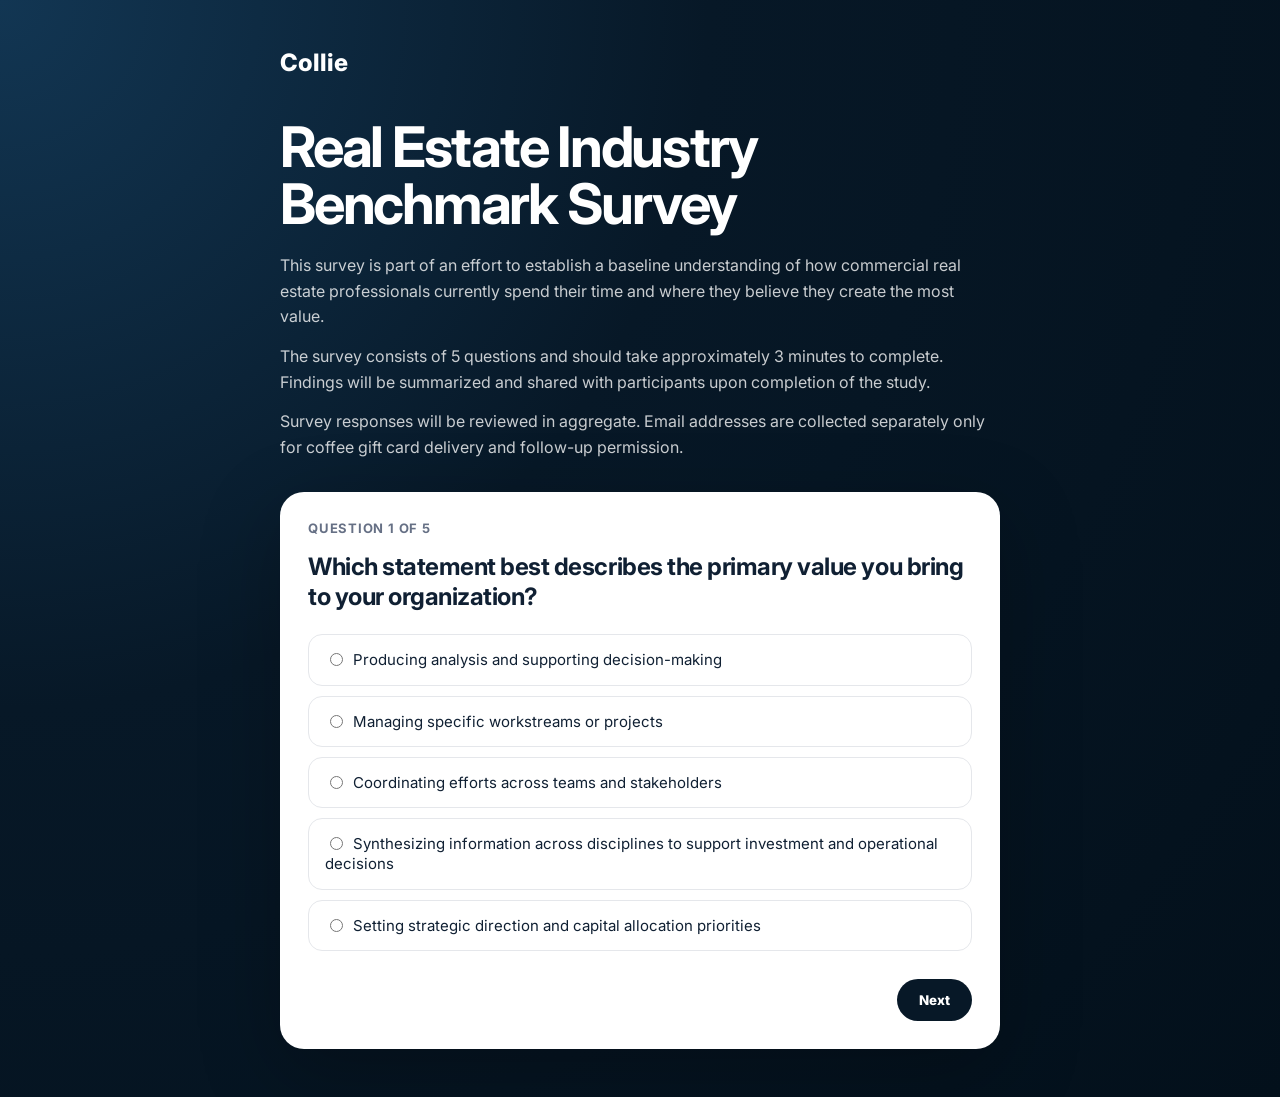
==== survey/index.html @ dbd1d1f3 "Update index.html" ====
<!-- survey/index.html -->
<!DOCTYPE html>
<html lang="en">
<head>
  <meta charset="UTF-8" />
  <meta name="viewport" content="width=device-width, initial-scale=1.0" />
  <title>Real Estate Industry Benchmark Survey | Collie</title>
  <link rel="preconnect" href="https://fonts.googleapis.com">
  <link rel="preconnect" href="https://fonts.gstatic.com" crossorigin>
  <link href="https://fonts.googleapis.com/css2?family=Inter:wght@500;600;700;800&display=swap" rel="stylesheet">

  <style>
    :root {
      --navy: #071827;
      --navy-soft: #0d2538;
      --card: #ffffff;
      --text: #102033;
      --muted: #667085;
      --line: #e5e7eb;
      --accent: #a7d8ff;
    }

    * { box-sizing: border-box; }

    body {
      margin: 0;
      font-family: Inter, sans-serif;
      background: radial-gradient(circle at top left, #123653 0%, var(--navy) 42%, #03101b 100%);
      color: white;
      min-height: 100vh;
    }

    .wrap {
      max-width: 760px;
      margin: 0 auto;
      padding: 48px 20px;
    }

    .brand {
      font-weight: 800;
      font-size: 24px;
      margin-bottom: 42px;
    }

    .intro h1 {
      font-size: clamp(32px, 6vw, 56px);
      line-height: 1.02;
      margin: 0 0 20px;
      letter-spacing: -0.04em;
    }

    .intro p {
      color: rgba(255,255,255,.78);
      font-size: 16px;
      line-height: 1.6;
      margin: 0 0 14px;
    }

    .card {
      background: var(--card);
      color: var(--text);
      border-radius: 24px;
      padding: 28px;
      margin-top: 32px;
      box-shadow: 0 24px 80px rgba(0,0,0,.25);
    }

    .progress {
      color: var(--muted);
      font-size: 13px;
      font-weight: 700;
      margin-bottom: 16px;
      text-transform: uppercase;
      letter-spacing: .06em;
    }

    .question {
      display: none;
    }

    .question.active {
      display: block;
    }

    h2 {
      font-size: 24px;
      line-height: 1.25;
      margin: 0 0 22px;
      letter-spacing: -0.02em;
    }

    .hint {
      color: var(--muted);
      font-size: 14px;
      margin-top: -10px;
      margin-bottom: 20px;
    }

    label.option {
      display: block;
      border: 1px solid var(--line);
      border-radius: 14px;
      padding: 14px 16px;
      margin-bottom: 10px;
      cursor: pointer;
      font-size: 15px;
      line-height: 1.35;
    }

    label.option:hover {
      border-color: #9bbbd4;
      background: #f8fbfd;
    }

    input[type="radio"],
    input[type="checkbox"] {
      margin-right: 10px;
      transform: translateY(1px);
    }

    textarea,
    input[type="email"] {
      width: 100%;
      border: 1px solid var(--line);
      border-radius: 14px;
      padding: 14px 16px;
      font: inherit;
      font-size: 15px;
      outline: none;
    }

    textarea {
      min-height: 130px;
      resize: vertical;
    }

    .buttons {
      display: flex;
      justify-content: space-between;
      gap: 12px;
      margin-top: 28px;
    }

    button {
      border: 0;
      border-radius: 999px;
      padding: 13px 22px;
      font-weight: 800;
      font-family: Inter, sans-serif;
      cursor: pointer;
    }

    .secondary {
      background: #eef2f6;
      color: var(--text);
    }

    .primary {
      background: var(--navy);
      color: white;
      margin-left: auto;
    }

    .primary:hover {
      background: var(--navy-soft);
    }

    .contact-note {
      color: var(--muted);
      font-size: 14px;
      line-height: 1.5;
      margin-bottom: 18px;
    }

    .thankyou {
      display: none;
      text-align: center;
    }

    .thankyou h2 {
      font-size: 32px;
    }

    @media (max-width: 600px) {
      .wrap { padding: 32px 16px; }
      .card { padding: 22px; border-radius: 20px; }
      .buttons { flex-direction: column; }
      button { width: 100%; }
      .primary { margin-left: 0; }
    }
  </style>
</head>

<body>
  <main class="wrap">
    <div class="brand">Collie</div>

    <section class="intro">
      <h1>Real Estate Industry Benchmark Survey</h1>
      <p>
        This survey is part of an effort to establish a baseline understanding of how commercial real estate professionals currently spend their time and where they believe they create the most value.
      </p>
      <p>
        The survey consists of 5 questions and should take approximately 3 minutes to complete. Findings will be summarized and shared with participants upon completion of the study.
      </p>
      <p>
        Survey responses will be reviewed in aggregate. Email addresses are collected separately only for coffee gift card delivery and follow-up permission.
      </p>
    </section>

    <section class="card">
      <form id="surveyForm" action="YOUR_FORMSPREE_ENDPOINT" method="POST">

        <div class="question active">
          <div class="progress">Question 1 of 5</div>
          <h2>Which statement best describes the primary value you bring to your organization?</h2>

          <label class="option"><input type="radio" name="primary_value" value="Producing analysis and supporting decision-making" required>Producing analysis and supporting decision-making</label>
          <label class="option"><input type="radio" name="primary_value" value="Managing specific workstreams or projects">Managing specific workstreams or projects</label>
          <label class="option"><input type="radio" name="primary_value" value="Coordinating efforts across teams and stakeholders">Coordinating efforts across teams and stakeholders</label>
          <label class="option"><input type="radio" name="primary_value" value="Synthesizing information across disciplines to support investment and operational decisions">Synthesizing information across disciplines to support investment and operational decisions</label>
          <label class="option"><input type="radio" name="primary_value" value="Setting strategic direction and capital allocation priorities">Setting strategic direction and capital allocation priorities</label>
        </div>

        <div class="question">
          <div class="progress">Question 2 of 5</div>
          <h2>What activities consume the largest portion of your time?</h2>
          <div class="hint">Select up to three areas.</div>

          <label class="option"><input type="checkbox" name="time_consuming_activities[]" value="Strategy / business planning">Strategy / business planning</label>
          <label class="option"><input type="checkbox" name="time_consuming_activities[]" value="Leasing">Leasing</label>
          <label class="option"><input type="checkbox" name="time_consuming_activities[]" value="Capital planning / CapEX">Capital planning / CapEX</label>
          <label class="option"><input type="checkbox" name="time_consuming_activities[]" value="Coordination and communication">Coordination and communication</label>
          <label class="option"><input type="checkbox" name="time_consuming_activities[]" value="Data collection and analysis">Data collection and analysis</label>
          <label class="option"><input type="checkbox" name="time_consuming_activities[]" value="Financial analysis / underwriting">Financial analysis / underwriting</label>
          <label class="option"><input type="checkbox" name="time_consuming_activities[]" value="Reporting and presentation preparation">Reporting and presentation preparation</label>
          <label class="option"><input type="checkbox" name="time_consuming_activities[]" value="Operational performance">Operational performance</label>
          <label class="option"><input type="checkbox" name="time_consuming_activities[]" value="Process improvement">Process improvement</label>
        </div>

        <div class="question">
          <div class="progress">Question 3 of 5</div>
          <h2>Which areas of your work do you believe deserve more of your attention?</h2>
          <div class="hint">Select up to three areas.</div>

          <label class="option"><input type="checkbox" name="deserves_more_attention[]" value="Strategy / business planning">Strategy / business planning</label>
          <label class="option"><input type="checkbox" name="deserves_more_attention[]" value="Leasing">Leasing</label>
          <label class="option"><input type="checkbox" name="deserves_more_attention[]" value="Capital planning / CapEX">Capital planning / CapEX</label>
          <label class="option"><input type="checkbox" name="deserves_more_attention[]" value="Coordination and communication">Coordination and communication</label>
          <label class="option"><input type="checkbox" name="deserves_more_attention[]" value="Data collection and analysis">Data collection and analysis</label>
          <label class="option"><input type="checkbox" name="deserves_more_attention[]" value="Financial analysis / underwriting">Financial analysis / underwriting</label>
          <label class="option"><input type="checkbox" name="deserves_more_attention[]" value="Reporting and presentation preparation">Reporting and presentation preparation</label>
          <label class="option"><input type="checkbox" name="deserves_more_attention[]" value="Operational performance">Operational performance</label>
          <label class="option"><input type="checkbox" name="deserves_more_attention[]" value="Process improvement">Process improvement</label>
        </div>

        <div class="question">
          <div class="progress">Question 4 of 5</div>
          <h2>Do you feel your current tools meaningfully reduce workload and improve decision-making?</h2>

          <label class="option"><input type="radio" name="tool_effectiveness" value="Yes, significantly" required>Yes, significantly</label>
          <label class="option"><input type="radio" name="tool_effectiveness" value="Somewhat">Somewhat</label>
          <label class="option"><input type="radio" name="tool_effectiveness" value="Not really">Not really</label>
          <label class="option"><input type="radio" name="tool_effectiveness" value="They help individual tasks, but not the overall workflow">They help individual tasks, but not the overall workflow</label>
          <label class="option"><input type="radio" name="tool_effectiveness" value="In some ways they create additional complexity">In some ways they create additional complexity</label>
        </div>

        <div class="question">
          <div class="progress">Question 5 of 5</div>
          <h2>If you could improve one aspect of your current workflow, what would it be?</h2>
          <textarea name="workflow_improvement" placeholder="Share a brief thought..." required></textarea>
        </div>

        <div class="question">
          <div class="progress">Final step</div>
          <h2>Please share your email to receive a coffee gift card.</h2>
          <p class="contact-note">
            This is also where I’ll send the summarized findings once the study is complete.
          </p>

          <input type="email" name="email" placeholder="Email address" required />

          <label class="option" style="margin-top:16px;">
            <input type="checkbox" name="open_to_follow_up" value="Yes">
            I would be open to future follow-up conversations related to this research.
          </label>

          <p class="contact-note">
            Please press submit below to complete the survey.
          </p>
        </div>

        <div class="buttons">
          <button type="button" class="secondary" id="prevBtn" style="display:none;">Back</button>
          <button type="button" class="primary" id="nextBtn">Next</button>
          <button type="submit" class="primary" id="submitBtn" style="display:none;">Submit</button>
        </div>
      </form>

      <div class="thankyou" id="thankyou">
        <h2>Thank you.</h2>
        <p class="contact-note">
          Your response has been submitted. I appreciate your time and perspective.
        </p>
      </div>
    </section>
  </main>

  <script>
    const questions = document.querySelectorAll(".question");
    const nextBtn = document.getElementById("nextBtn");
    const prevBtn = document.getElementById("prevBtn");
    const submitBtn = document.getElementById("submitBtn");
    const form = document.getElementById("surveyForm");
    const thankyou = document.getElementById("thankyou");

    let current = 0;

    function showQuestion(index) {
      questions.forEach((q, i) => q.classList.toggle("active", i === index));
      prevBtn.style.display = index === 0 ? "none" : "inline-block";
      nextBtn.style.display = index === questions.length - 1 ? "none" : "inline-block";
      submitBtn.style.display = index === questions.length - 1 ? "inline-block" : "none";
    }

    function validateCurrentQuestion() {
      const active = questions[current];
      const requiredFields = active.querySelectorAll("[required]");

      for (const field of requiredFields) {
        if (field.type === "radio") {
          const group = active.querySelectorAll(`input[name="${field.name}"]`);
          if (![...group].some(input => input.checked)) {
            alert("Please select an answer before continuing.");
            return false;
          }
        } else if (!field.value.trim()) {
          alert("Please complete this field before continuing.");
          return false;
        }
      }

      const checkboxGroups = [
        "time_consuming_activities[]",
        "deserves_more_attention[]"
      ];

      for (const groupName of checkboxGroups) {
        const boxes = active.querySelectorAll(`input[name="${groupName}"]`);
        if (boxes.length > 0) {
          const checked = [...boxes].filter(box => box.checked);
          if (checked.length === 0) {
            alert("Please select at least one option.");
            return false;
          }
          if (checked.length > 3) {
            alert("Please select up to three options.");
            return false;
          }
        }
      }

      return true;
    }

    document.querySelectorAll('input[type="checkbox"]').forEach(box => {
      box.addEventListener("change", () => {
        const group = document.querySelectorAll(`input[name="${box.name}"]`);
        const checked = [...group].filter(input => input.checked);
        if ((box.name === "time_consuming_activities[]" || box.name === "deserves_more_attention[]") && checked.length > 3) {
          box.checked = false;
          alert("Please select up to three options.");
        }
      });
    });

    nextBtn.addEventListener("click", () => {
      if (!validateCurrentQuestion()) return;
      current++;
      showQuestion(current);
      window.scrollTo({ top: 0, behavior: "smooth" });
    });

    prevBtn.addEventListener("click", () => {
      current--;
      showQuestion(current);
      window.scrollTo({ top: 0, behavior: "smooth" });
    });

    form.addEventListener("submit", async (e) => {
      e.preventDefault();

      if (!validateCurrentQuestion()) return;

      const data = new FormData(form);

      try {
        const response = await fetch(form.action, {
          method: form.method,
          body: data,
          headers: { "Accept": "application/json" }
        });

        if (response.ok) {
          form.style.display = "none";
          thankyou.style.display = "block";
        } else {
          alert("Something went wrong. Please try again.");
        }
      } catch (error) {
        alert("Something went wrong. Please try again.");
      }
    });
  </script>
</body>
</html>
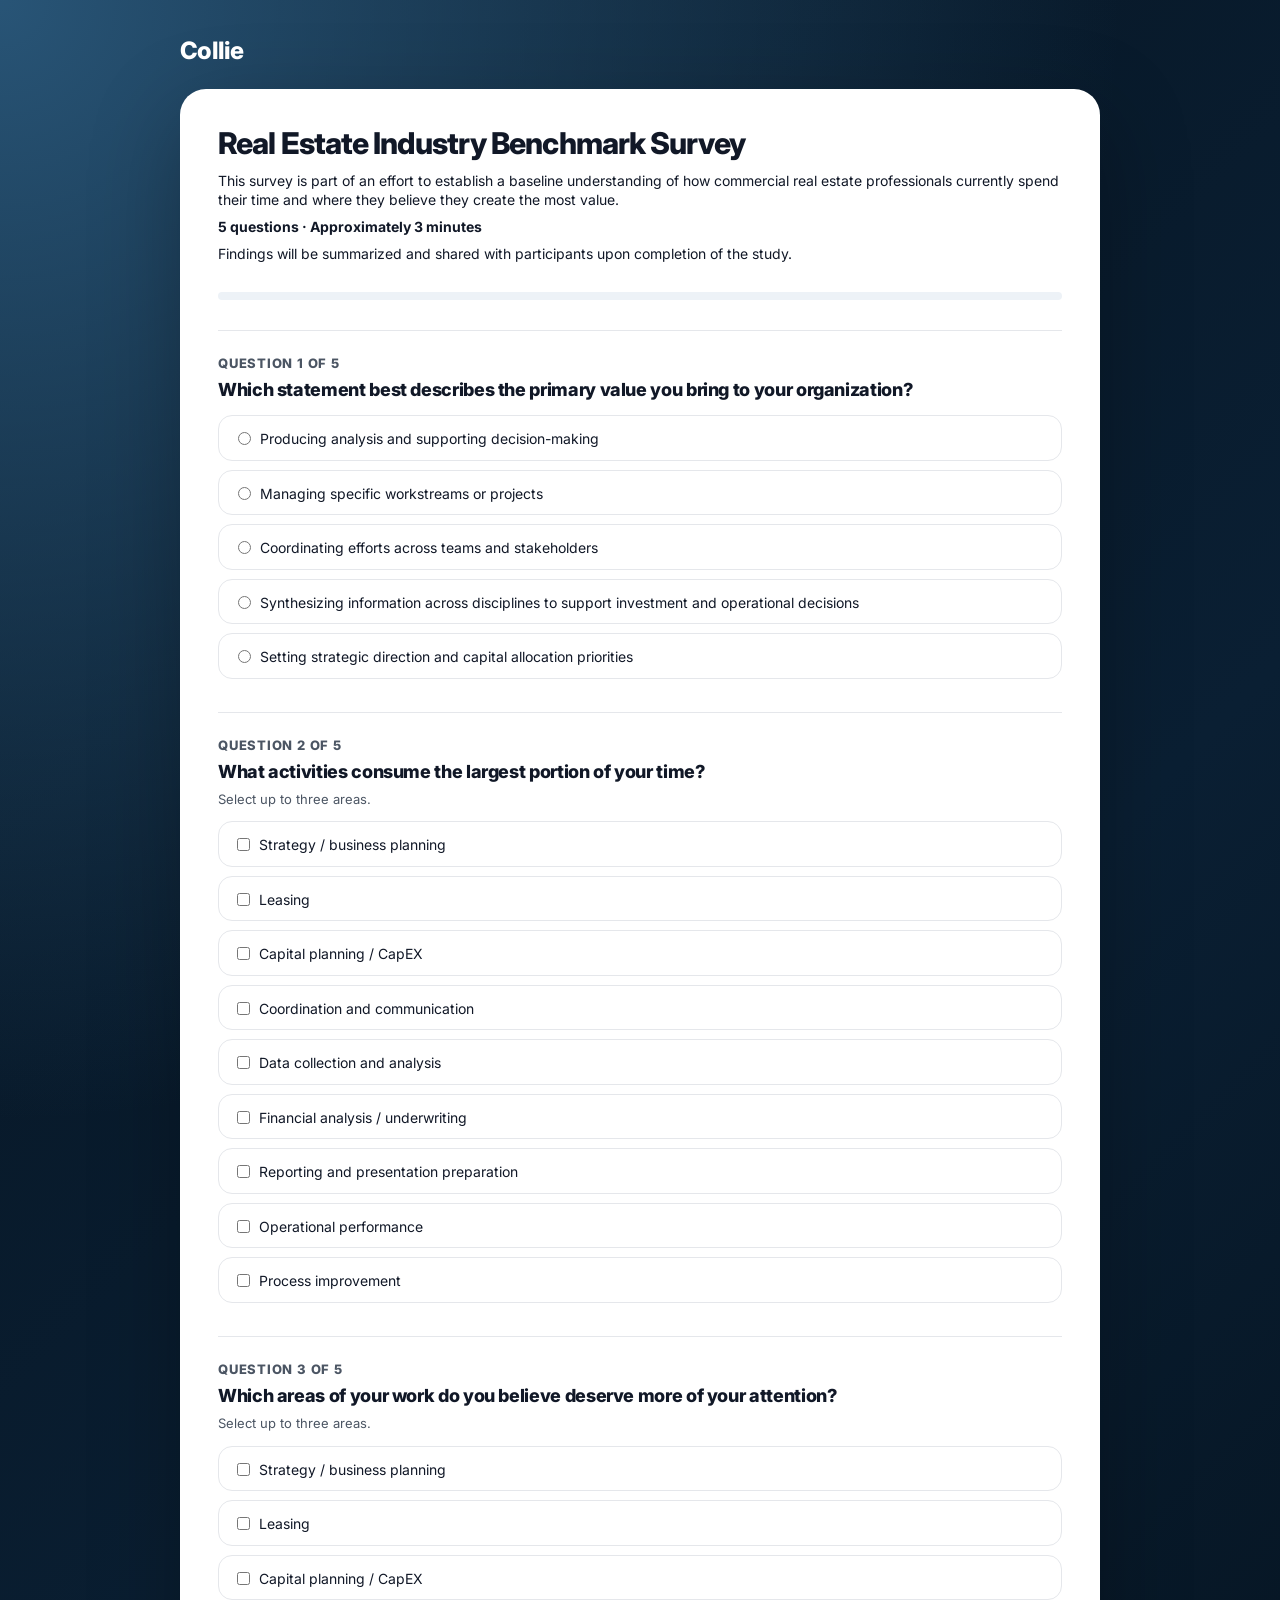
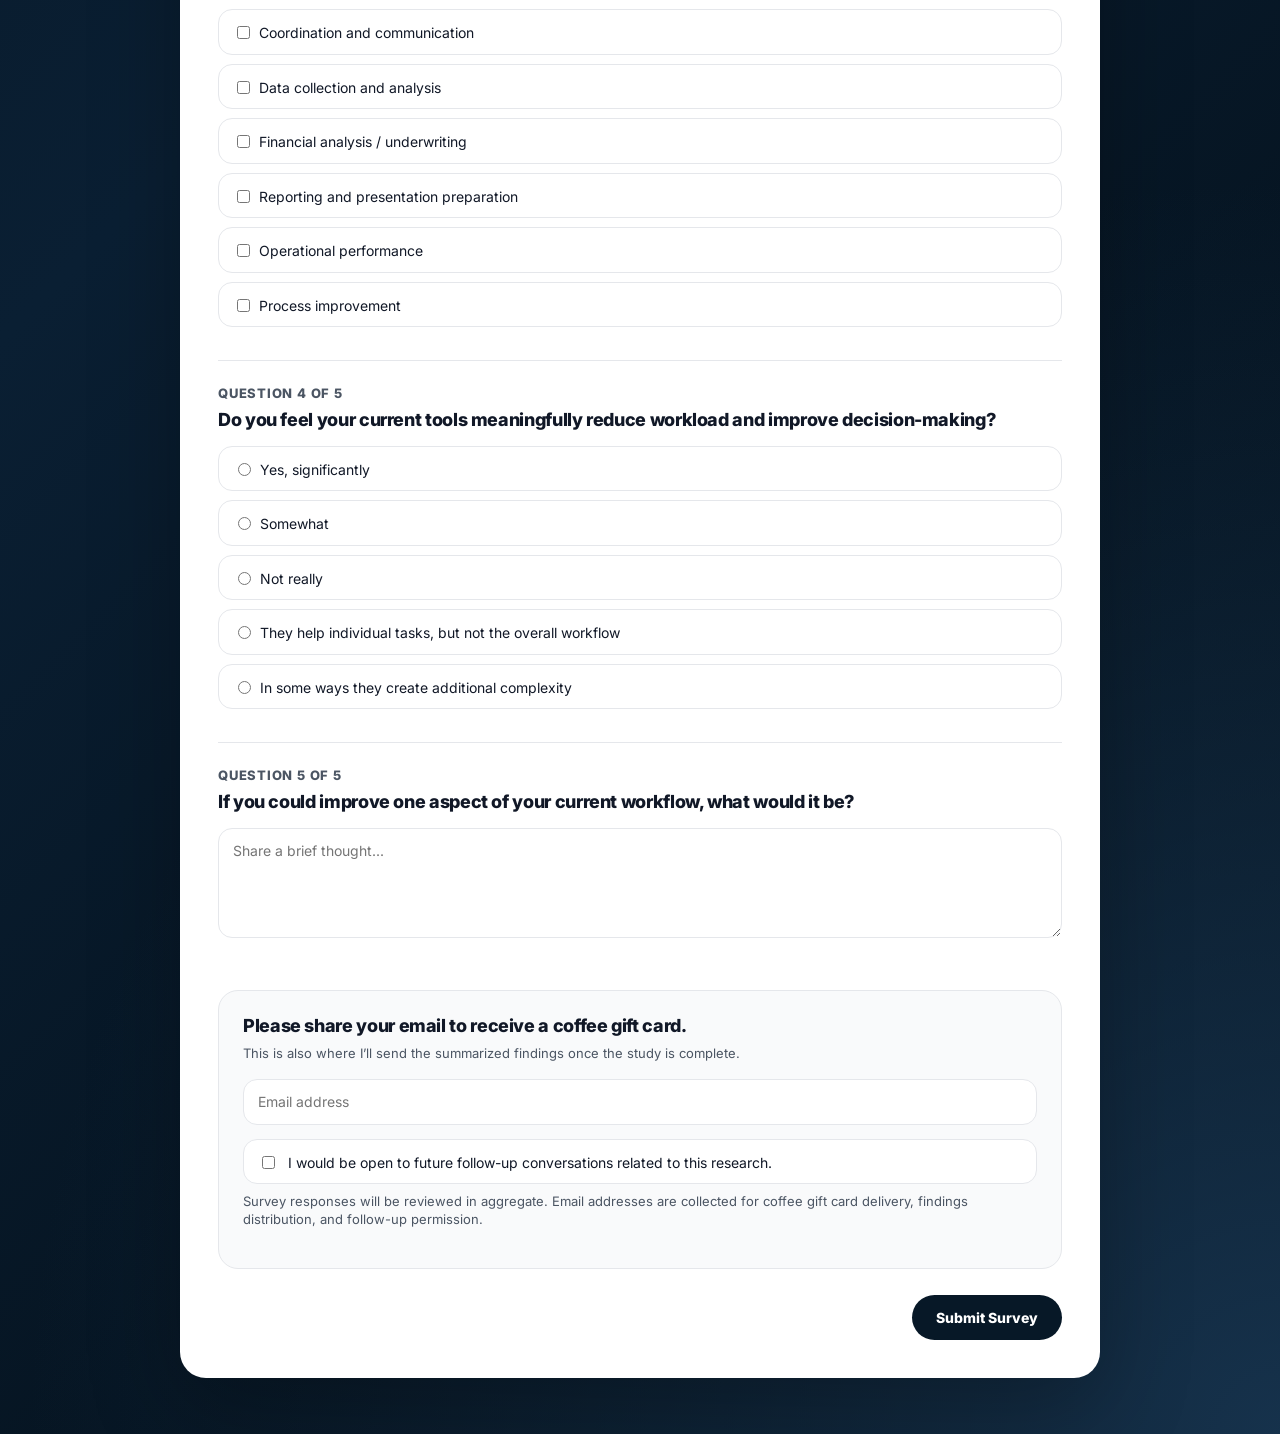
==== commit 2eb6f5a2: "Update - survey" ====
--- a/survey/index.html
+++ b/survey/index.html
@@ -1,10 +1,10 @@
-<!-- survey/index.html -->
 <!DOCTYPE html>
 <html lang="en">
 <head>
   <meta charset="UTF-8" />
   <meta name="viewport" content="width=device-width, initial-scale=1.0" />
   <title>Real Estate Industry Benchmark Survey | Collie</title>
+
   <link rel="preconnect" href="https://fonts.googleapis.com">
   <link rel="preconnect" href="https://fonts.gstatic.com" crossorigin>
   <link href="https://fonts.googleapis.com/css2?family=Inter:wght@500;600;700;800&display=swap" rel="stylesheet">
@@ -12,109 +12,158 @@
   <style>
     :root {
       --navy: #071827;
-      --navy-soft: #0d2538;
+      --text: #111827;
+      --muted: #4b5563;
+      --line: #e5e7eb;
       --card: #ffffff;
-      --text: #102033;
-      --muted: #667085;
-      --line: #e5e7eb;
-      --accent: #a7d8ff;
-    }
-
-    * { box-sizing: border-box; }
+    }
+
+    * {
+      box-sizing: border-box;
+    }
 
     body {
       margin: 0;
       font-family: Inter, sans-serif;
-      background: radial-gradient(circle at top left, #123653 0%, var(--navy) 42%, #03101b 100%);
+      background:
+        radial-gradient(circle at top left, rgba(42, 88, 123, 0.95), transparent 34%),
+        radial-gradient(circle at bottom right, rgba(24, 54, 82, 0.9), transparent 38%),
+        linear-gradient(135deg, #061421 0%, #0a1f33 45%, #020b12 100%);
+      color: var(--text);
+      min-height: 100vh;
+    }
+
+    .page {
+      width: 100%;
+      min-height: 100vh;
+      padding: 36px 20px 56px;
+    }
+
+    .logo-wrap {
+      max-width: 920px;
+      margin: 0 auto 24px;
+    }
+
+    .logo {
+      height: 38px;
+      width: auto;
+      display: block;
+    }
+
+    .brand-text {
       color: white;
-      min-height: 100vh;
-    }
-
-    .wrap {
-      max-width: 760px;
+      font-size: 24px;
+      font-weight: 800;
+      letter-spacing: -0.03em;
+    }
+
+    .card {
+      max-width: 920px;
       margin: 0 auto;
-      padding: 48px 20px;
-    }
-
-    .brand {
+      background: var(--card);
+      border-radius: 26px;
+      padding: 38px;
+      box-shadow: 0 28px 90px rgba(0, 0, 0, 0.28);
+    }
+
+    h1 {
+      margin: 0 0 12px;
+      font-size: clamp(22px, 3vw, 30px);
+      line-height: 1.1;
       font-weight: 800;
-      font-size: 24px;
-      margin-bottom: 42px;
-    }
-
-    .intro h1 {
-      font-size: clamp(32px, 6vw, 56px);
-      line-height: 1.02;
-      margin: 0 0 20px;
-      letter-spacing: -0.04em;
+      letter-spacing: -0.03em;
+      color: var(--text);
+    }
+
+    .intro {
+      margin-bottom: 28px;
+      color: var(--text);
+      font-size: 14px;
+      line-height: 1.35;
     }
 
     .intro p {
-      color: rgba(255,255,255,.78);
-      font-size: 16px;
-      line-height: 1.6;
+      margin: 8px 0;
+    }
+
+    .meta {
+      font-weight: 700;
+      color: var(--text);
+    }
+
+    .progress-bar {
+      width: 100%;
+      height: 8px;
+      background: #edf2f7;
+      border-radius: 999px;
+      overflow: hidden;
+      margin: 22px 0 30px;
+    }
+
+    .progress-fill {
+      height: 100%;
+      width: 0%;
+      background: var(--navy);
+      border-radius: 999px;
+      transition: width 0.25s ease;
+    }
+
+    .question {
+      padding: 24px 0;
+      border-top: 1px solid var(--line);
+    }
+
+    .question:first-of-type {
+      border-top: 0;
+      padding-top: 0;
+    }
+
+    .question-label {
+      font-size: 13px;
+      font-weight: 800;
+      color: var(--muted);
+      text-transform: uppercase;
+      letter-spacing: 0.06em;
+      margin-bottom: 8px;
+    }
+
+    h2 {
       margin: 0 0 14px;
-    }
-
-    .card {
-      background: var(--card);
-      color: var(--text);
-      border-radius: 24px;
-      padding: 28px;
-      margin-top: 32px;
-      box-shadow: 0 24px 80px rgba(0,0,0,.25);
-    }
-
-    .progress {
+      font-size: 18px;
+      line-height: 1.25;
+      font-weight: 800;
+      color: var(--text);
+      letter-spacing: -0.02em;
+    }
+
+    .hint {
+      margin: -6px 0 14px;
+      font-size: 13px;
+      line-height: 1.25;
       color: var(--muted);
-      font-size: 13px;
-      font-weight: 700;
-      margin-bottom: 16px;
-      text-transform: uppercase;
-      letter-spacing: .06em;
-    }
-
-    .question {
-      display: none;
-    }
-
-    .question.active {
-      display: block;
-    }
-
-    h2 {
-      font-size: 24px;
-      line-height: 1.25;
-      margin: 0 0 22px;
-      letter-spacing: -0.02em;
-    }
-
-    .hint {
-      color: var(--muted);
-      font-size: 14px;
-      margin-top: -10px;
-      margin-bottom: 20px;
-    }
-
-    label.option {
+    }
+
+    .option {
       display: block;
       border: 1px solid var(--line);
       border-radius: 14px;
-      padding: 14px 16px;
-      margin-bottom: 10px;
+      padding: 12px 14px;
+      margin-bottom: 9px;
       cursor: pointer;
-      font-size: 15px;
-      line-height: 1.35;
-    }
-
-    label.option:hover {
-      border-color: #9bbbd4;
-      background: #f8fbfd;
+      font-size: 14px;
+      line-height: 1.25;
+      color: var(--text);
+      background: white;
+    }
+
+    .option:hover {
+      border-color: #9ca3af;
+      background: #f9fafb;
     }
 
     input[type="radio"],
     input[type="checkbox"] {
-      margin-right: 10px;
+      margin-right: 9px;
       transform: translateY(1px);
     }
 
@@ -123,96 +172,133 @@
       width: 100%;
       border: 1px solid var(--line);
       border-radius: 14px;
-      padding: 14px 16px;
+      padding: 13px 14px;
       font: inherit;
-      font-size: 15px;
+      font-size: 14px;
+      line-height: 1.3;
+      color: var(--text);
       outline: none;
     }
 
     textarea {
-      min-height: 130px;
+      min-height: 110px;
       resize: vertical;
     }
 
-    .buttons {
+    .contact-section {
+      margin-top: 24px;
+      padding: 24px;
+      border-radius: 20px;
+      background: #f9fafb;
+      border: 1px solid var(--line);
+    }
+
+    .contact-section h2 {
+      margin-bottom: 8px;
+    }
+
+    .small-note {
+      font-size: 13px;
+      line-height: 1.35;
+      color: var(--muted);
+      margin: 8px 0 16px;
+    }
+
+    .submit-row {
+      margin-top: 26px;
       display: flex;
-      justify-content: space-between;
-      gap: 12px;
-      margin-top: 28px;
+      justify-content: flex-end;
     }
 
     button {
       border: 0;
       border-radius: 999px;
-      padding: 13px 22px;
-      font-weight: 800;
-      font-family: Inter, sans-serif;
-      cursor: pointer;
-    }
-
-    .secondary {
-      background: #eef2f6;
-      color: var(--text);
-    }
-
-    .primary {
+      padding: 14px 24px;
       background: var(--navy);
       color: white;
-      margin-left: auto;
-    }
-
-    .primary:hover {
-      background: var(--navy-soft);
-    }
-
-    .contact-note {
-      color: var(--muted);
+      font-family: Inter, sans-serif;
+      font-weight: 800;
+      cursor: pointer;
       font-size: 14px;
-      line-height: 1.5;
-      margin-bottom: 18px;
+    }
+
+    button:hover {
+      background: #0d2538;
     }
 
     .thankyou {
       display: none;
       text-align: center;
+      padding: 40px 20px;
     }
 
     .thankyou h2 {
-      font-size: 32px;
-    }
-
-    @media (max-width: 600px) {
-      .wrap { padding: 32px 16px; }
-      .card { padding: 22px; border-radius: 20px; }
-      .buttons { flex-direction: column; }
-      button { width: 100%; }
-      .primary { margin-left: 0; }
+      font-size: 28px;
+      margin-bottom: 10px;
+    }
+
+    @media (max-width: 640px) {
+      .page {
+        padding: 24px 14px 40px;
+      }
+
+      .card {
+        padding: 24px 18px;
+        border-radius: 22px;
+      }
+
+      .logo-wrap {
+        margin-bottom: 18px;
+      }
+
+      .question {
+        padding: 22px 0;
+      }
+
+      .contact-section {
+        padding: 18px;
+      }
+
+      .submit-row {
+        display: block;
+      }
+
+      button {
+        width: 100%;
+      }
     }
   </style>
 </head>
 
 <body>
-  <main class="wrap">
-    <div class="brand">Collie</div>
-
-    <section class="intro">
-      <h1>Real Estate Industry Benchmark Survey</h1>
-      <p>
-        This survey is part of an effort to establish a baseline understanding of how commercial real estate professionals currently spend their time and where they believe they create the most value.
-      </p>
-      <p>
-        The survey consists of 5 questions and should take approximately 3 minutes to complete. Findings will be summarized and shared with participants upon completion of the study.
-      </p>
-      <p>
-        Survey responses will be reviewed in aggregate. Email addresses are collected separately only for coffee gift card delivery and follow-up permission.
-      </p>
-    </section>
+  <main class="page">
+    <div class="logo-wrap">
+      <div class="brand-text">Collie</div>
+      <!-- If you have a logo file, replace above with:
+      <img src="/logo.png" alt="Collie" class="logo">
+      -->
+    </div>
 
     <section class="card">
       <form id="surveyForm" action="YOUR_FORMSPREE_ENDPOINT" method="POST">
-
-        <div class="question active">
-          <div class="progress">Question 1 of 5</div>
+        <h1>Real Estate Industry Benchmark Survey</h1>
+
+        <div class="intro">
+          <p>
+            This survey is part of an effort to establish a baseline understanding of how commercial real estate professionals currently spend their time and where they believe they create the most value.
+          </p>
+          <p class="meta">5 questions · Approximately 3 minutes</p>
+          <p>
+            Findings will be summarized and shared with participants upon completion of the study.
+          </p>
+        </div>
+
+        <div class="progress-bar">
+          <div class="progress-fill" id="progressFill"></div>
+        </div>
+
+        <div class="question">
+          <div class="question-label">Question 1 of 5</div>
           <h2>Which statement best describes the primary value you bring to your organization?</h2>
 
           <label class="option"><input type="radio" name="primary_value" value="Producing analysis and supporting decision-making" required>Producing analysis and supporting decision-making</label>
@@ -223,7 +309,7 @@
         </div>
 
         <div class="question">
-          <div class="progress">Question 2 of 5</div>
+          <div class="question-label">Question 2 of 5</div>
           <h2>What activities consume the largest portion of your time?</h2>
           <div class="hint">Select up to three areas.</div>
 
@@ -239,7 +325,7 @@
         </div>
 
         <div class="question">
-          <div class="progress">Question 3 of 5</div>
+          <div class="question-label">Question 3 of 5</div>
           <h2>Which areas of your work do you believe deserve more of your attention?</h2>
           <div class="hint">Select up to three areas.</div>
 
@@ -255,7 +341,7 @@
         </div>
 
         <div class="question">
-          <div class="progress">Question 4 of 5</div>
+          <div class="question-label">Question 4 of 5</div>
           <h2>Do you feel your current tools meaningfully reduce workload and improve decision-making?</h2>
 
           <label class="option"><input type="radio" name="tool_effectiveness" value="Yes, significantly" required>Yes, significantly</label>
@@ -266,40 +352,37 @@
         </div>
 
         <div class="question">
-          <div class="progress">Question 5 of 5</div>
+          <div class="question-label">Question 5 of 5</div>
           <h2>If you could improve one aspect of your current workflow, what would it be?</h2>
           <textarea name="workflow_improvement" placeholder="Share a brief thought..." required></textarea>
         </div>
 
-        <div class="question">
-          <div class="progress">Final step</div>
+        <div class="contact-section">
           <h2>Please share your email to receive a coffee gift card.</h2>
-          <p class="contact-note">
+          <p class="small-note">
             This is also where I’ll send the summarized findings once the study is complete.
           </p>
 
           <input type="email" name="email" placeholder="Email address" required />
 
-          <label class="option" style="margin-top:16px;">
+          <label class="option" style="margin-top: 14px;">
             <input type="checkbox" name="open_to_follow_up" value="Yes">
             I would be open to future follow-up conversations related to this research.
           </label>
 
-          <p class="contact-note">
-            Please press submit below to complete the survey.
+          <p class="small-note">
+            Survey responses will be reviewed in aggregate. Email addresses are collected for coffee gift card delivery, findings distribution, and follow-up permission.
           </p>
         </div>
 
-        <div class="buttons">
-          <button type="button" class="secondary" id="prevBtn" style="display:none;">Back</button>
-          <button type="button" class="primary" id="nextBtn">Next</button>
-          <button type="submit" class="primary" id="submitBtn" style="display:none;">Submit</button>
+        <div class="submit-row">
+          <button type="submit">Submit Survey</button>
         </div>
       </form>
 
       <div class="thankyou" id="thankyou">
         <h2>Thank you.</h2>
-        <p class="contact-note">
+        <p class="small-note">
           Your response has been submitted. I appreciate your time and perspective.
         </p>
       </div>
@@ -307,90 +390,97 @@
   </main>
 
   <script>
-    const questions = document.querySelectorAll(".question");
-    const nextBtn = document.getElementById("nextBtn");
-    const prevBtn = document.getElementById("prevBtn");
-    const submitBtn = document.getElementById("submitBtn");
     const form = document.getElementById("surveyForm");
     const thankyou = document.getElementById("thankyou");
-
-    let current = 0;
-
-    function showQuestion(index) {
-      questions.forEach((q, i) => q.classList.toggle("active", i === index));
-      prevBtn.style.display = index === 0 ? "none" : "inline-block";
-      nextBtn.style.display = index === questions.length - 1 ? "none" : "inline-block";
-      submitBtn.style.display = index === questions.length - 1 ? "inline-block" : "none";
-    }
-
-    function validateCurrentQuestion() {
-      const active = questions[current];
-      const requiredFields = active.querySelectorAll("[required]");
-
-      for (const field of requiredFields) {
-        if (field.type === "radio") {
-          const group = active.querySelectorAll(`input[name="${field.name}"]`);
-          if (![...group].some(input => input.checked)) {
-            alert("Please select an answer before continuing.");
-            return false;
-          }
-        } else if (!field.value.trim()) {
-          alert("Please complete this field before continuing.");
+    const progressFill = document.getElementById("progressFill");
+
+    const limitedCheckboxGroups = [
+      "time_consuming_activities[]",
+      "deserves_more_attention[]"
+    ];
+
+    function updateProgress() {
+      let answered = 0;
+
+      if (document.querySelector('input[name="primary_value"]:checked')) answered++;
+
+      limitedCheckboxGroups.forEach(groupName => {
+        if (document.querySelectorAll(`input[name="${groupName}"]:checked`).length > 0) {
+          answered++;
+        }
+      });
+
+      if (document.querySelector('input[name="tool_effectiveness"]:checked')) answered++;
+
+      const improvement = document.querySelector('textarea[name="workflow_improvement"]');
+      if (improvement.value.trim().length > 0) answered++;
+
+      progressFill.style.width = `${(answered / 5) * 100}%`;
+    }
+
+    document.querySelectorAll("input, textarea").forEach(input => {
+      input.addEventListener("input", updateProgress);
+      input.addEventListener("change", updateProgress);
+    });
+
+    document.querySelectorAll('input[type="checkbox"]').forEach(box => {
+      box.addEventListener("change", () => {
+        if (!limitedCheckboxGroups.includes(box.name)) return;
+
+        const group = document.querySelectorAll(`input[name="${box.name}"]`);
+        const checked = [...group].filter(input => input.checked);
+
+        if (checked.length > 3) {
+          box.checked = false;
+          alert("Please select up to three areas.");
+        }
+
+        updateProgress();
+      });
+    });
+
+    function validateForm() {
+      if (!document.querySelector('input[name="primary_value"]:checked')) {
+        alert("Please answer Question 1.");
+        return false;
+      }
+
+      for (const groupName of limitedCheckboxGroups) {
+        const checked = document.querySelectorAll(`input[name="${groupName}"]:checked`);
+        if (checked.length === 0) {
+          alert("Please select at least one area for Questions 2 and 3.");
           return false;
         }
-      }
-
-      const checkboxGroups = [
-        "time_consuming_activities[]",
-        "deserves_more_attention[]"
-      ];
-
-      for (const groupName of checkboxGroups) {
-        const boxes = active.querySelectorAll(`input[name="${groupName}"]`);
-        if (boxes.length > 0) {
-          const checked = [...boxes].filter(box => box.checked);
-          if (checked.length === 0) {
-            alert("Please select at least one option.");
-            return false;
-          }
-          if (checked.length > 3) {
-            alert("Please select up to three options.");
-            return false;
-          }
+        if (checked.length > 3) {
+          alert("Please select up to three areas for Questions 2 and 3.");
+          return false;
         }
       }
 
+      if (!document.querySelector('input[name="tool_effectiveness"]:checked')) {
+        alert("Please answer Question 4.");
+        return false;
+      }
+
+      const improvement = document.querySelector('textarea[name="workflow_improvement"]');
+      if (!improvement.value.trim()) {
+        alert("Please answer Question 5.");
+        return false;
+      }
+
+      const email = document.querySelector('input[name="email"]');
+      if (!email.value.trim()) {
+        alert("Please enter your email address to receive the coffee gift card.");
+        return false;
+      }
+
       return true;
     }
-
-    document.querySelectorAll('input[type="checkbox"]').forEach(box => {
-      box.addEventListener("change", () => {
-        const group = document.querySelectorAll(`input[name="${box.name}"]`);
-        const checked = [...group].filter(input => input.checked);
-        if ((box.name === "time_consuming_activities[]" || box.name === "deserves_more_attention[]") && checked.length > 3) {
-          box.checked = false;
-          alert("Please select up to three options.");
-        }
-      });
-    });
-
-    nextBtn.addEventListener("click", () => {
-      if (!validateCurrentQuestion()) return;
-      current++;
-      showQuestion(current);
-      window.scrollTo({ top: 0, behavior: "smooth" });
-    });
-
-    prevBtn.addEventListener("click", () => {
-      current--;
-      showQuestion(current);
-      window.scrollTo({ top: 0, behavior: "smooth" });
-    });
 
     form.addEventListener("submit", async (e) => {
       e.preventDefault();
 
-      if (!validateCurrentQuestion()) return;
+      if (!validateForm()) return;
 
       const data = new FormData(form);
 
@@ -404,6 +494,7 @@
         if (response.ok) {
           form.style.display = "none";
           thankyou.style.display = "block";
+          window.scrollTo({ top: 0, behavior: "smooth" });
         } else {
           alert("Something went wrong. Please try again.");
         }
@@ -411,6 +502,8 @@
         alert("Something went wrong. Please try again.");
       }
     });
+
+    updateProgress();
   </script>
 </body>
 </html>
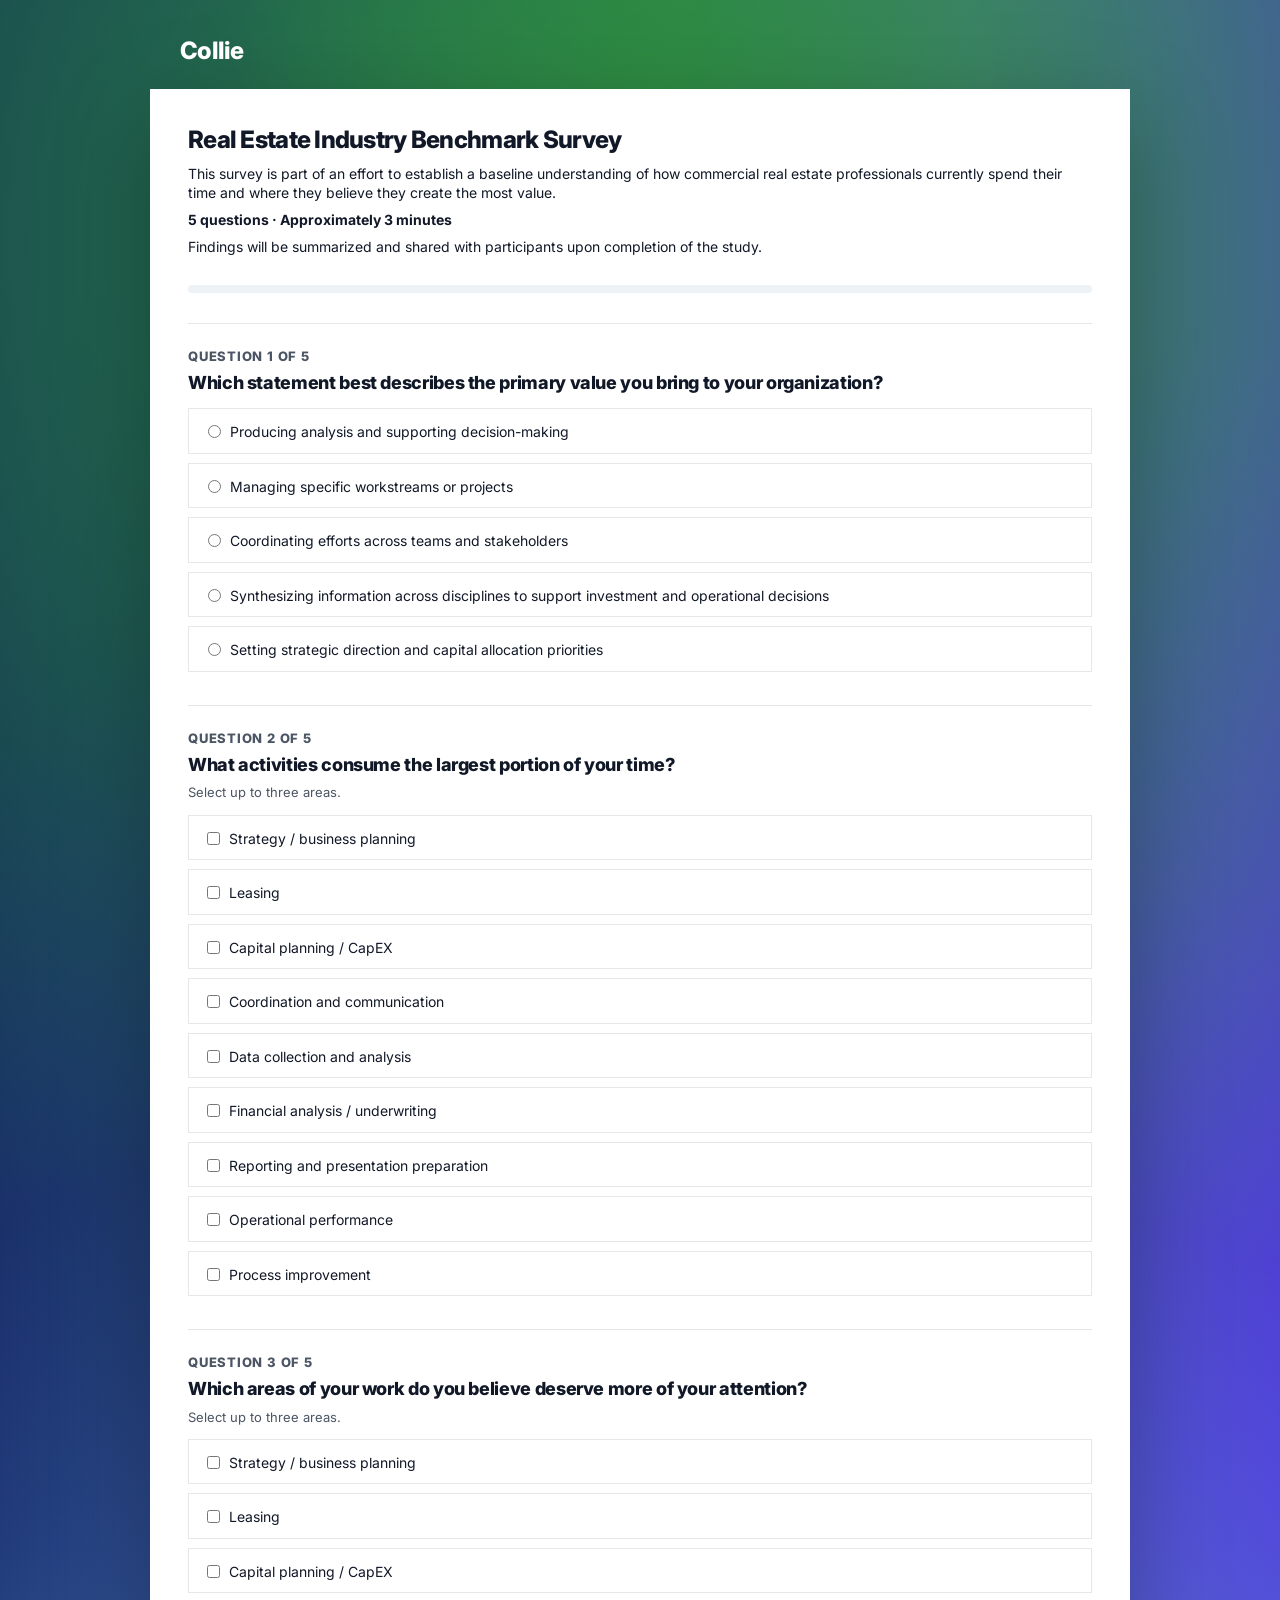
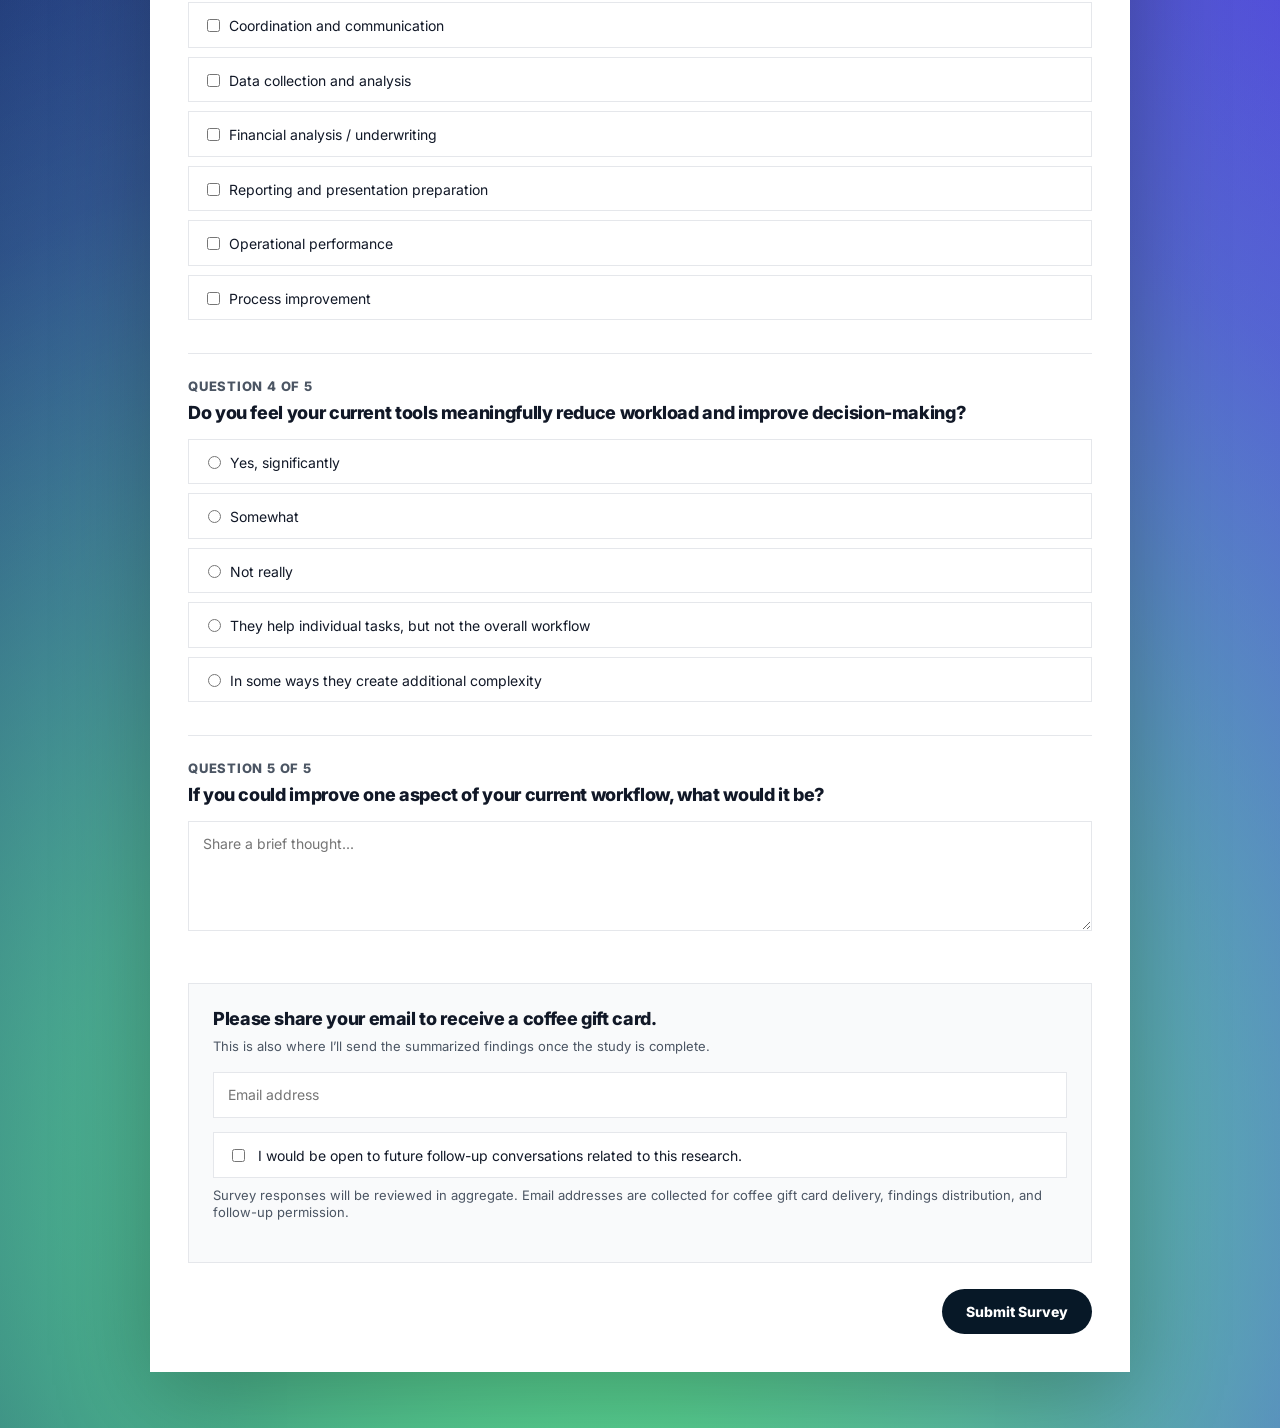
==== commit bd59c961: "Update index.html" ====
--- a/survey/index.html
+++ b/survey/index.html
@@ -24,12 +24,15 @@
 
     body {
       margin: 0;
-      font-family: Inter, sans-serif;
+      font-family: "Inter", system-ui, sans-serif;
+      color: #111827;
+      overflow-x: hidden;
+      
       background:
-        radial-gradient(circle at top left, rgba(42, 88, 123, 0.95), transparent 34%),
-        radial-gradient(circle at bottom right, rgba(24, 54, 82, 0.9), transparent 38%),
-        linear-gradient(135deg, #061421 0%, #0a1f33 45%, #020b12 100%);
-      color: var(--text);
+        radial-gradient(circle at 45% 92%, rgba(95, 236, 148, 0.95) 0%, rgba(95, 236, 148, 0.68) 18%, rgba(95, 236, 148, 0.25) 38%, rgba(95, 236, 148, 0) 58%),
+        radial-gradient(circle at 88% 70%, rgba(81, 55, 232, 0.98) 0%, rgba(81, 55, 232, 0.7) 26%, rgba(81, 55, 232, 0.2) 52%, rgba(81, 55, 232, 0) 74%),
+        radial-gradient(circle at 50% 8%, rgba(47, 145, 63, 0.9) 0%, rgba(47, 145, 63, 0.56) 22%, rgba(47, 145, 63, 0.12) 50%, rgba(47, 145, 63, 0) 72%),
+        linear-gradient(90deg, #070d60 0%, #0a1769 18%, #267050 52%, #5066ac 75%, #5535e6 100%);
       min-height: 100vh;
     }
 
@@ -58,17 +61,16 @@
     }
 
     .card {
-      max-width: 920px;
+      max-width: 980px;
       margin: 0 auto;
       background: var(--card);
-      border-radius: 26px;
       padding: 38px;
       box-shadow: 0 28px 90px rgba(0, 0, 0, 0.28);
     }
 
     h1 {
       margin: 0 0 12px;
-      font-size: clamp(22px, 3vw, 30px);
+      font-size: clamp(18px, 2vw, 24px);
       line-height: 1.1;
       font-weight: 800;
       letter-spacing: -0.03em;
@@ -146,7 +148,7 @@
     .option {
       display: block;
       border: 1px solid var(--line);
-      border-radius: 14px;
+      
       padding: 12px 14px;
       margin-bottom: 9px;
       cursor: pointer;
@@ -171,7 +173,7 @@
     input[type="email"] {
       width: 100%;
       border: 1px solid var(--line);
-      border-radius: 14px;
+      
       padding: 13px 14px;
       font: inherit;
       font-size: 14px;
@@ -188,7 +190,7 @@
     .contact-section {
       margin-top: 24px;
       padding: 24px;
-      border-radius: 20px;
+      
       background: #f9fafb;
       border: 1px solid var(--line);
     }
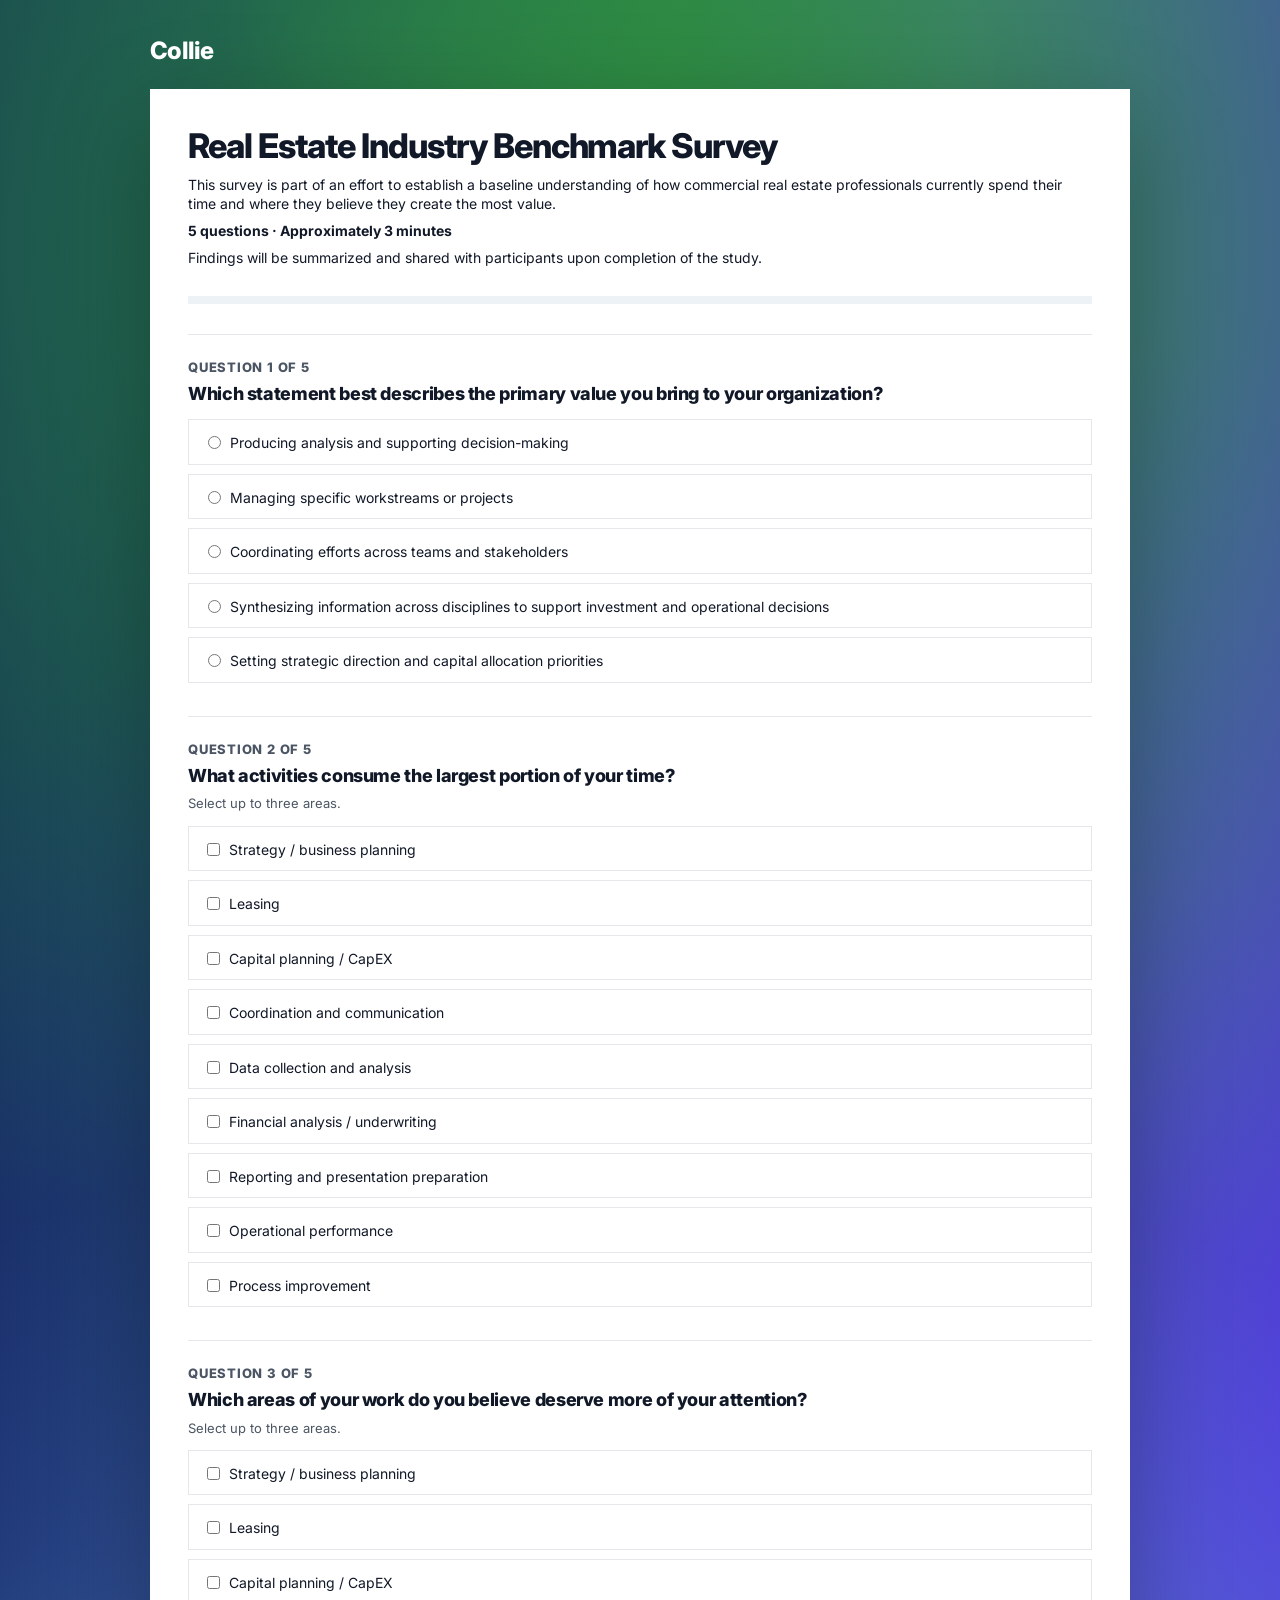
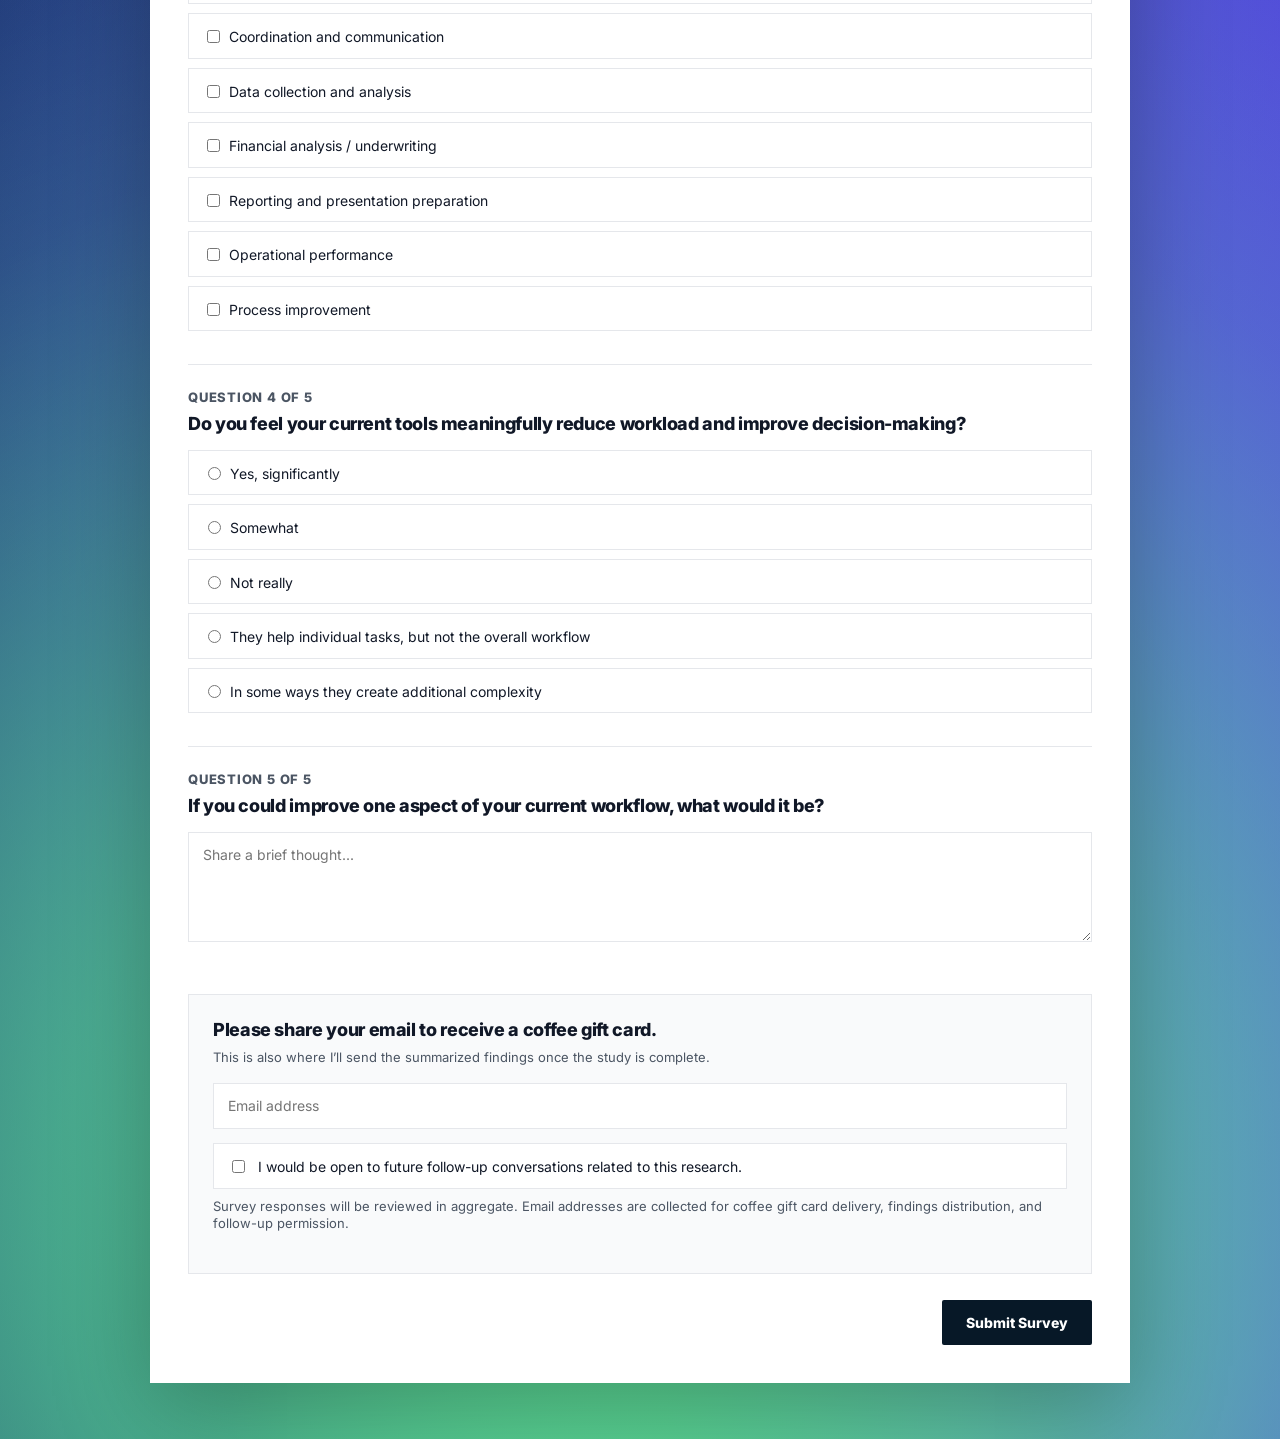
==== commit 40cd9375: "Update index.html" ====
--- a/survey/index.html
+++ b/survey/index.html
@@ -25,15 +25,14 @@
     body {
       margin: 0;
       font-family: "Inter", system-ui, sans-serif;
-      color: #111827;
+      color: var(--text);
       overflow-x: hidden;
-      
+      min-height: 100vh;
       background:
         radial-gradient(circle at 45% 92%, rgba(95, 236, 148, 0.95) 0%, rgba(95, 236, 148, 0.68) 18%, rgba(95, 236, 148, 0.25) 38%, rgba(95, 236, 148, 0) 58%),
         radial-gradient(circle at 88% 70%, rgba(81, 55, 232, 0.98) 0%, rgba(81, 55, 232, 0.7) 26%, rgba(81, 55, 232, 0.2) 52%, rgba(81, 55, 232, 0) 74%),
         radial-gradient(circle at 50% 8%, rgba(47, 145, 63, 0.9) 0%, rgba(47, 145, 63, 0.56) 22%, rgba(47, 145, 63, 0.12) 50%, rgba(47, 145, 63, 0) 72%),
         linear-gradient(90deg, #070d60 0%, #0a1769 18%, #267050 52%, #5066ac 75%, #5535e6 100%);
-      min-height: 100vh;
     }
 
     .page {
@@ -43,14 +42,8 @@
     }
 
     .logo-wrap {
-      max-width: 920px;
+      max-width: 980px;
       margin: 0 auto 24px;
-    }
-
-    .logo {
-      height: 38px;
-      width: auto;
-      display: block;
     }
 
     .brand-text {
@@ -70,7 +63,7 @@
 
     h1 {
       margin: 0 0 12px;
-      font-size: clamp(18px, 2vw, 24px);
+      font-size: clamp(24px, 3vw, 34px);
       line-height: 1.1;
       font-weight: 800;
       letter-spacing: -0.03em;
@@ -97,7 +90,6 @@
       width: 100%;
       height: 8px;
       background: #edf2f7;
-      border-radius: 999px;
       overflow: hidden;
       margin: 22px 0 30px;
     }
@@ -106,7 +98,6 @@
       height: 100%;
       width: 0%;
       background: var(--navy);
-      border-radius: 999px;
       transition: width 0.25s ease;
     }
 
@@ -148,7 +139,6 @@
     .option {
       display: block;
       border: 1px solid var(--line);
-      
       padding: 12px 14px;
       margin-bottom: 9px;
       cursor: pointer;
@@ -173,7 +163,6 @@
     input[type="email"] {
       width: 100%;
       border: 1px solid var(--line);
-      
       padding: 13px 14px;
       font: inherit;
       font-size: 14px;
@@ -190,7 +179,6 @@
     .contact-section {
       margin-top: 24px;
       padding: 24px;
-      
       background: #f9fafb;
       border: 1px solid var(--line);
     }
@@ -214,7 +202,7 @@
 
     button {
       border: 0;
-      border-radius: 999px;
+      border-radius: 2px;
       padding: 14px 24px;
       background: var(--navy);
       color: white;
@@ -246,7 +234,6 @@
 
       .card {
         padding: 24px 18px;
-        border-radius: 22px;
       }
 
       .logo-wrap {
@@ -276,13 +263,10 @@
   <main class="page">
     <div class="logo-wrap">
       <div class="brand-text">Collie</div>
-      <!-- If you have a logo file, replace above with:
-      <img src="/logo.png" alt="Collie" class="logo">
-      -->
     </div>
 
     <section class="card">
-      <form id="surveyForm" action="YOUR_FORMSPREE_ENDPOINT" method="POST">
+      <form id="surveyForm" action="https://formspree.io/f/mdavgrlg" method="POST">
         <h1>Real Estate Industry Benchmark Survey</h1>
 
         <div class="intro">
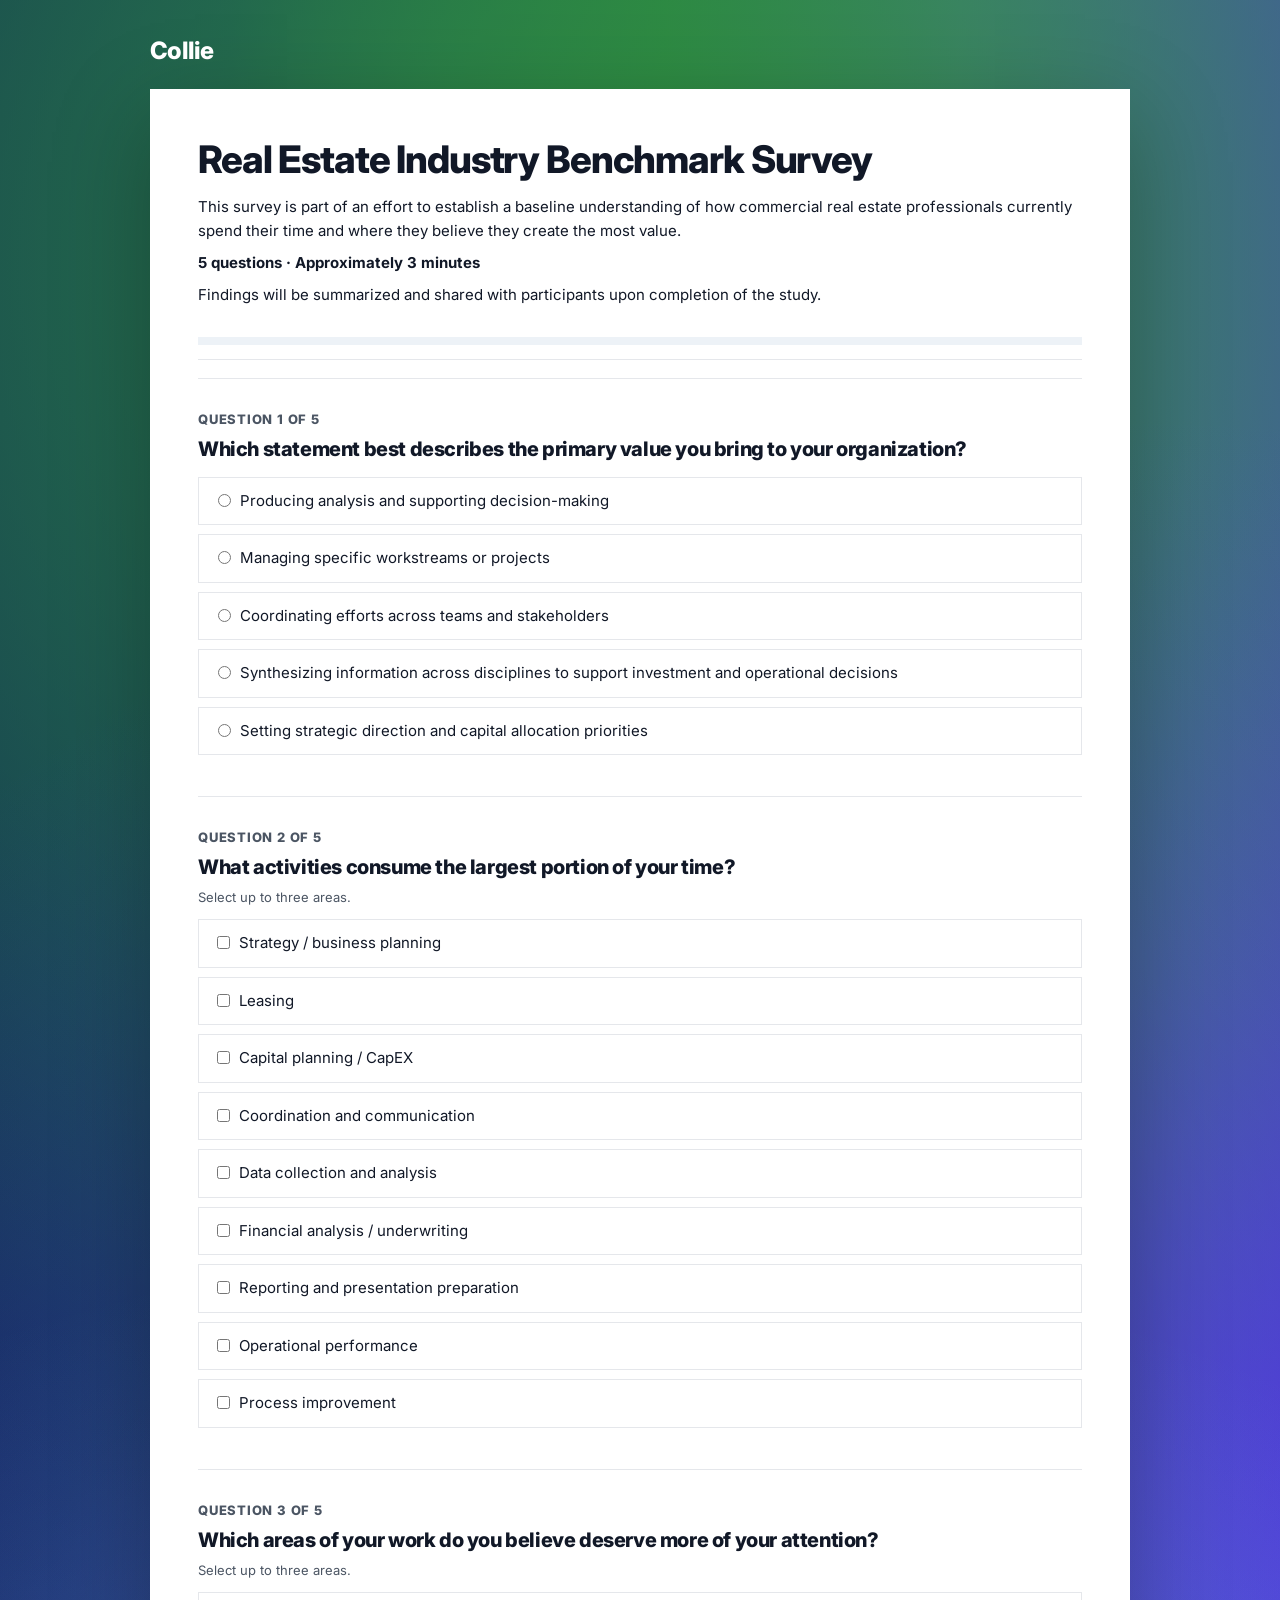
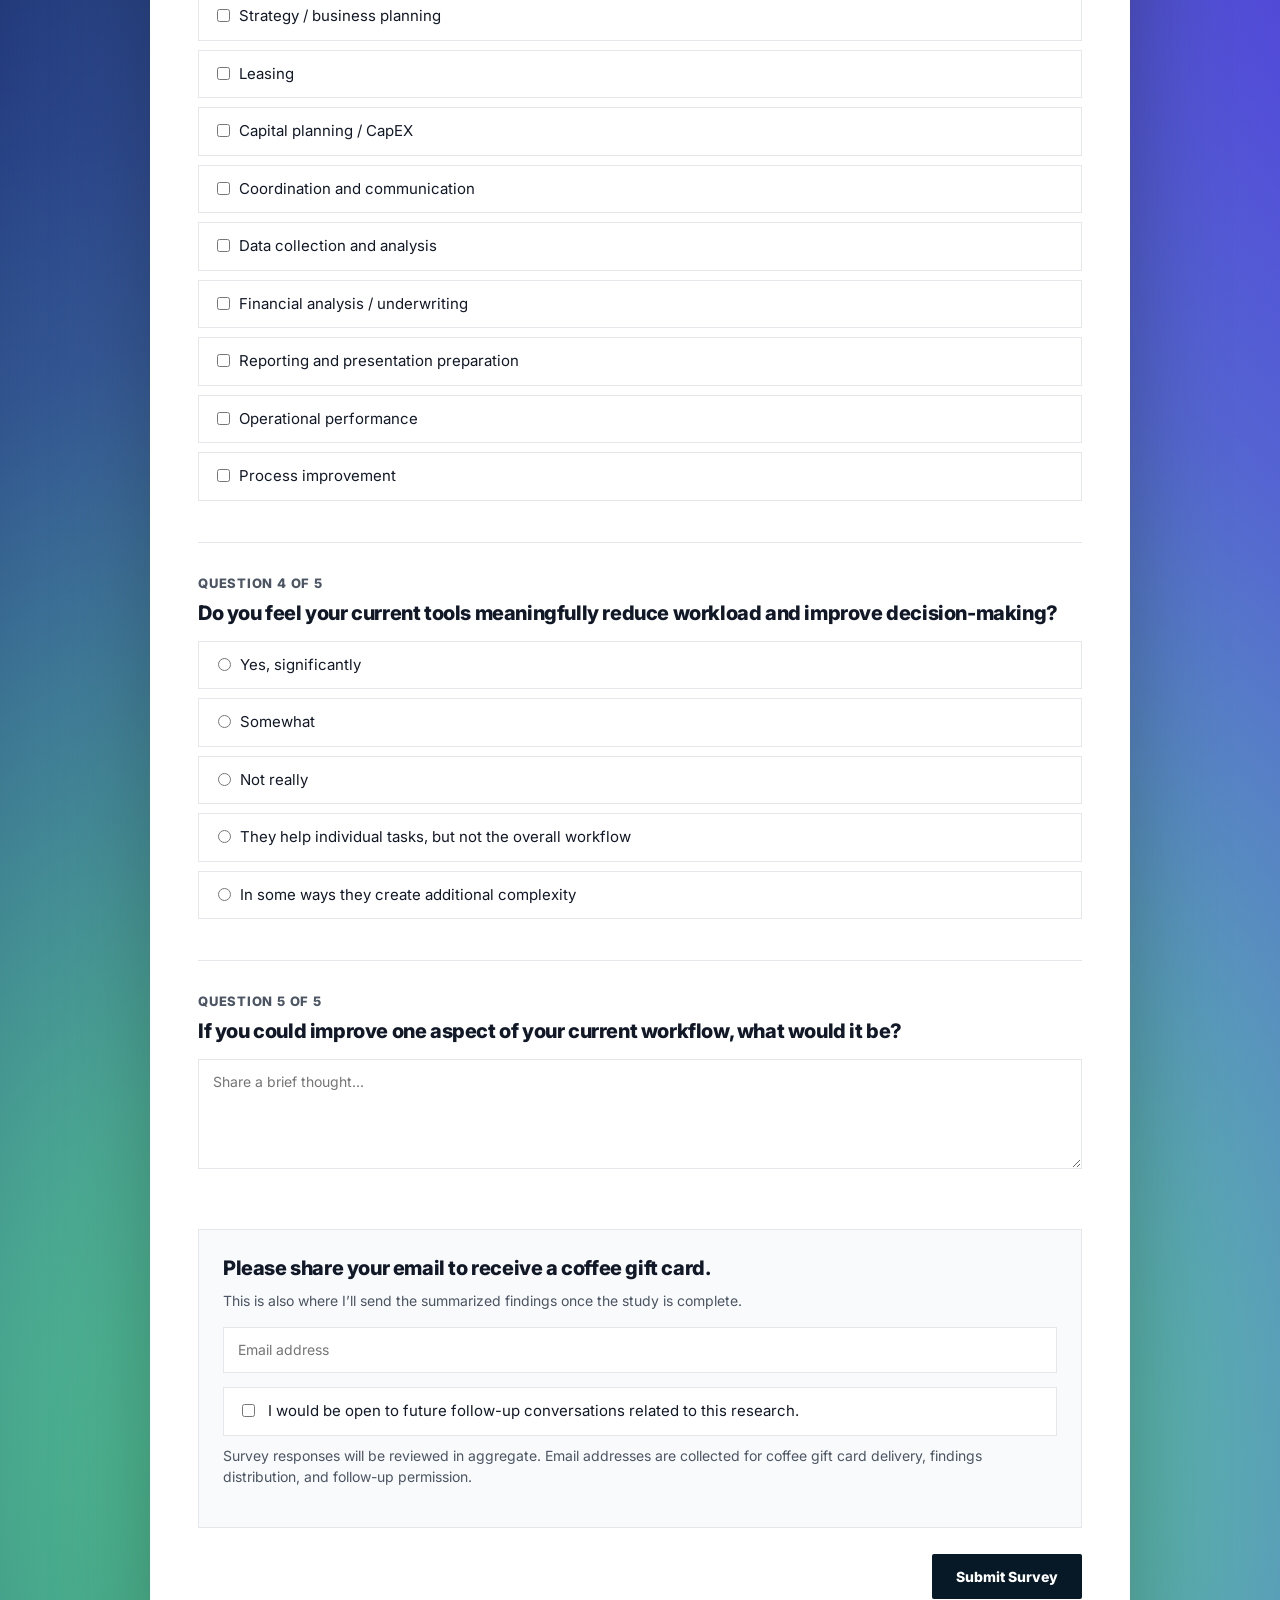
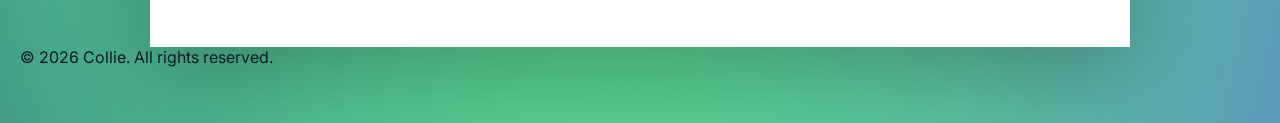
==== commit 15f4dd4a: "Update index.html" ====
--- a/survey/index.html
+++ b/survey/index.html
@@ -18,9 +18,7 @@
       --card: #ffffff;
     }
 
-    * {
-      box-sizing: border-box;
-    }
+    * { box-sizing: border-box; }
 
     body {
       margin: 0;
@@ -41,6 +39,15 @@
       padding: 36px 20px 56px;
     }
 
+    .footer {
+      max-width: 980px;
+      margin: 24px auto 0;
+      text-align: center;
+      color: rgba (255,255,255,0.75);
+      font-size: 12px;
+      line-height: 1.4;
+    }
+
     .logo-wrap {
       max-width: 980px;
       margin: 0 auto 24px;
@@ -57,33 +64,41 @@
       max-width: 980px;
       margin: 0 auto;
       background: var(--card);
-      padding: 38px;
+      padding: 48px;
       box-shadow: 0 28px 90px rgba(0, 0, 0, 0.28);
     }
 
     h1 {
       margin: 0 0 12px;
-      font-size: clamp(24px, 3vw, 34px);
-      line-height: 1.1;
+      font-size: clamp(28px, 3vw, 38px);
+      line-height: 1.2;
       font-weight: 800;
       letter-spacing: -0.03em;
       color: var(--text);
     }
 
     .intro {
-      margin-bottom: 28px;
-      color: var(--text);
-      font-size: 14px;
-      line-height: 1.35;
-    }
-
-    .intro p {
-      margin: 8px 0;
-    }
+      margin-bottom: 18px;
+      color: var(--text);
+      font-size: 15px;
+      line-height: 1.6;
+    }
+
+    .intro p { margin: 8px 0; }
 
     .meta {
       font-weight: 700;
       color: var(--text);
+    }
+
+    .progress-sticky {
+      position: sticky;
+      top: 0;
+      z-index: 20;
+      background: white;
+      padding: 12px 0 14px;
+      border-bottom: 1px solid var(--line);
+      margin-bottom: 18px;
     }
 
     .progress-bar {
@@ -91,7 +106,7 @@
       height: 8px;
       background: #edf2f7;
       overflow: hidden;
-      margin: 22px 0 30px;
+      margin: 0;
     }
 
     .progress-fill {
@@ -102,7 +117,7 @@
     }
 
     .question {
-      padding: 24px 0;
+      padding: 32px 0;
       border-top: 1px solid var(--line);
     }
 
@@ -122,8 +137,8 @@
 
     h2 {
       margin: 0 0 14px;
-      font-size: 18px;
-      line-height: 1.25;
+      font-size: 20px;
+      line-height: 1.4;
       font-weight: 800;
       color: var(--text);
       letter-spacing: -0.02em;
@@ -142,8 +157,8 @@
       padding: 12px 14px;
       margin-bottom: 9px;
       cursor: pointer;
-      font-size: 14px;
-      line-height: 1.25;
+      font-size: 15px;
+      line-height: 1.5;
       color: var(--text);
       background: white;
     }
@@ -183,13 +198,11 @@
       border: 1px solid var(--line);
     }
 
-    .contact-section h2 {
-      margin-bottom: 8px;
-    }
+    .contact-section h2 { margin-bottom: 8px; }
 
     .small-note {
-      font-size: 13px;
-      line-height: 1.35;
+      font-size: 14px;
+      line-height: 1.5;
       color: var(--muted);
       margin: 8px 0 16px;
     }
@@ -212,9 +225,7 @@
       font-size: 14px;
     }
 
-    button:hover {
-      background: #0d2538;
-    }
+    button:hover { background: #0d2538; }
 
     .thankyou {
       display: none;
@@ -228,33 +239,14 @@
     }
 
     @media (max-width: 640px) {
-      .page {
-        padding: 24px 14px 40px;
-      }
-
-      .card {
-        padding: 24px 18px;
-      }
-
-      .logo-wrap {
-        margin-bottom: 18px;
-      }
-
-      .question {
-        padding: 22px 0;
-      }
-
-      .contact-section {
-        padding: 18px;
-      }
-
-      .submit-row {
-        display: block;
-      }
-
-      button {
-        width: 100%;
-      }
+      .page { padding: 24px 14px 40px; }
+      .card { padding: 24px 18px; }
+      .logo-wrap { margin-bottom: 18px; }
+      .progress-sticky { padding: 10px 0 12px; }
+      .question { padding: 22px 0; }
+      .contact-section { padding: 18px; }
+      .submit-row { display: block; }
+      button { width: 100%; }
     }
   </style>
 </head>
@@ -266,7 +258,7 @@
     </div>
 
     <section class="card">
-      <form id="surveyForm" action="https://formspree.io/f/mdavgrlg" method="POST">
+      <form id="surveyForm">
         <h1>Real Estate Industry Benchmark Survey</h1>
 
         <div class="intro">
@@ -279,8 +271,10 @@
           </p>
         </div>
 
-        <div class="progress-bar">
-          <div class="progress-fill" id="progressFill"></div>
+        <div class="progress-sticky">
+          <div class="progress-bar">
+            <div class="progress-fill" id="progressFill"></div>
+          </div>
         </div>
 
         <div class="question">
@@ -373,6 +367,9 @@
         </p>
       </div>
     </section>
+    <footer class"footer">
+      © 2026 Collie. All rights reserved.
+    </footer>
   </main>
 
   <script>
@@ -468,22 +465,28 @@
 
       if (!validateForm()) return;
 
-      const data = new FormData(form);
-
       try {
-        const response = await fetch(form.action, {
-          method: form.method,
-          body: data,
-          headers: { "Accept": "application/json" }
-        });
-
-        if (response.ok) {
-          form.style.display = "none";
-          thankyou.style.display = "block";
-          window.scrollTo({ top: 0, behavior: "smooth" });
-        } else {
-          alert("Something went wrong. Please try again.");
-        }
+        await fetch(
+          "https://script.google.com/macros/s/AKfycbz0nH-0f6ThgNOiu1a-FG4Pqn6eYlasK6wFlDSM-GH5jAZlfxMCVQy9zF1PmSVF1P6tYw/exec",
+          {
+            method: "POST",
+            mode: "no-cors",
+            body: JSON.stringify({
+              primary_value: document.querySelector('input[name="primary_value"]:checked')?.value,
+              time_consuming_activities: [...document.querySelectorAll('input[name="time_consuming_activities[]"]:checked')].map(i => i.value),
+              deserves_more_attention: [...document.querySelectorAll('input[name="deserves_more_attention[]"]:checked')].map(i => i.value),
+              tool_effectiveness: document.querySelector('input[name="tool_effectiveness"]:checked')?.value,
+              workflow_improvement: document.querySelector('textarea[name="workflow_improvement"]').value,
+              email: document.querySelector('input[name="email"]').value,
+              open_to_follow_up: document.querySelector('input[name="open_to_follow_up"]')?.checked ? "Yes" : "No"
+            })
+          }
+        );
+
+        form.style.display = "none";
+        thankyou.style.display = "block";
+        window.scrollTo({ top: 0, behavior: "smooth" });
+
       } catch (error) {
         alert("Something went wrong. Please try again.");
       }
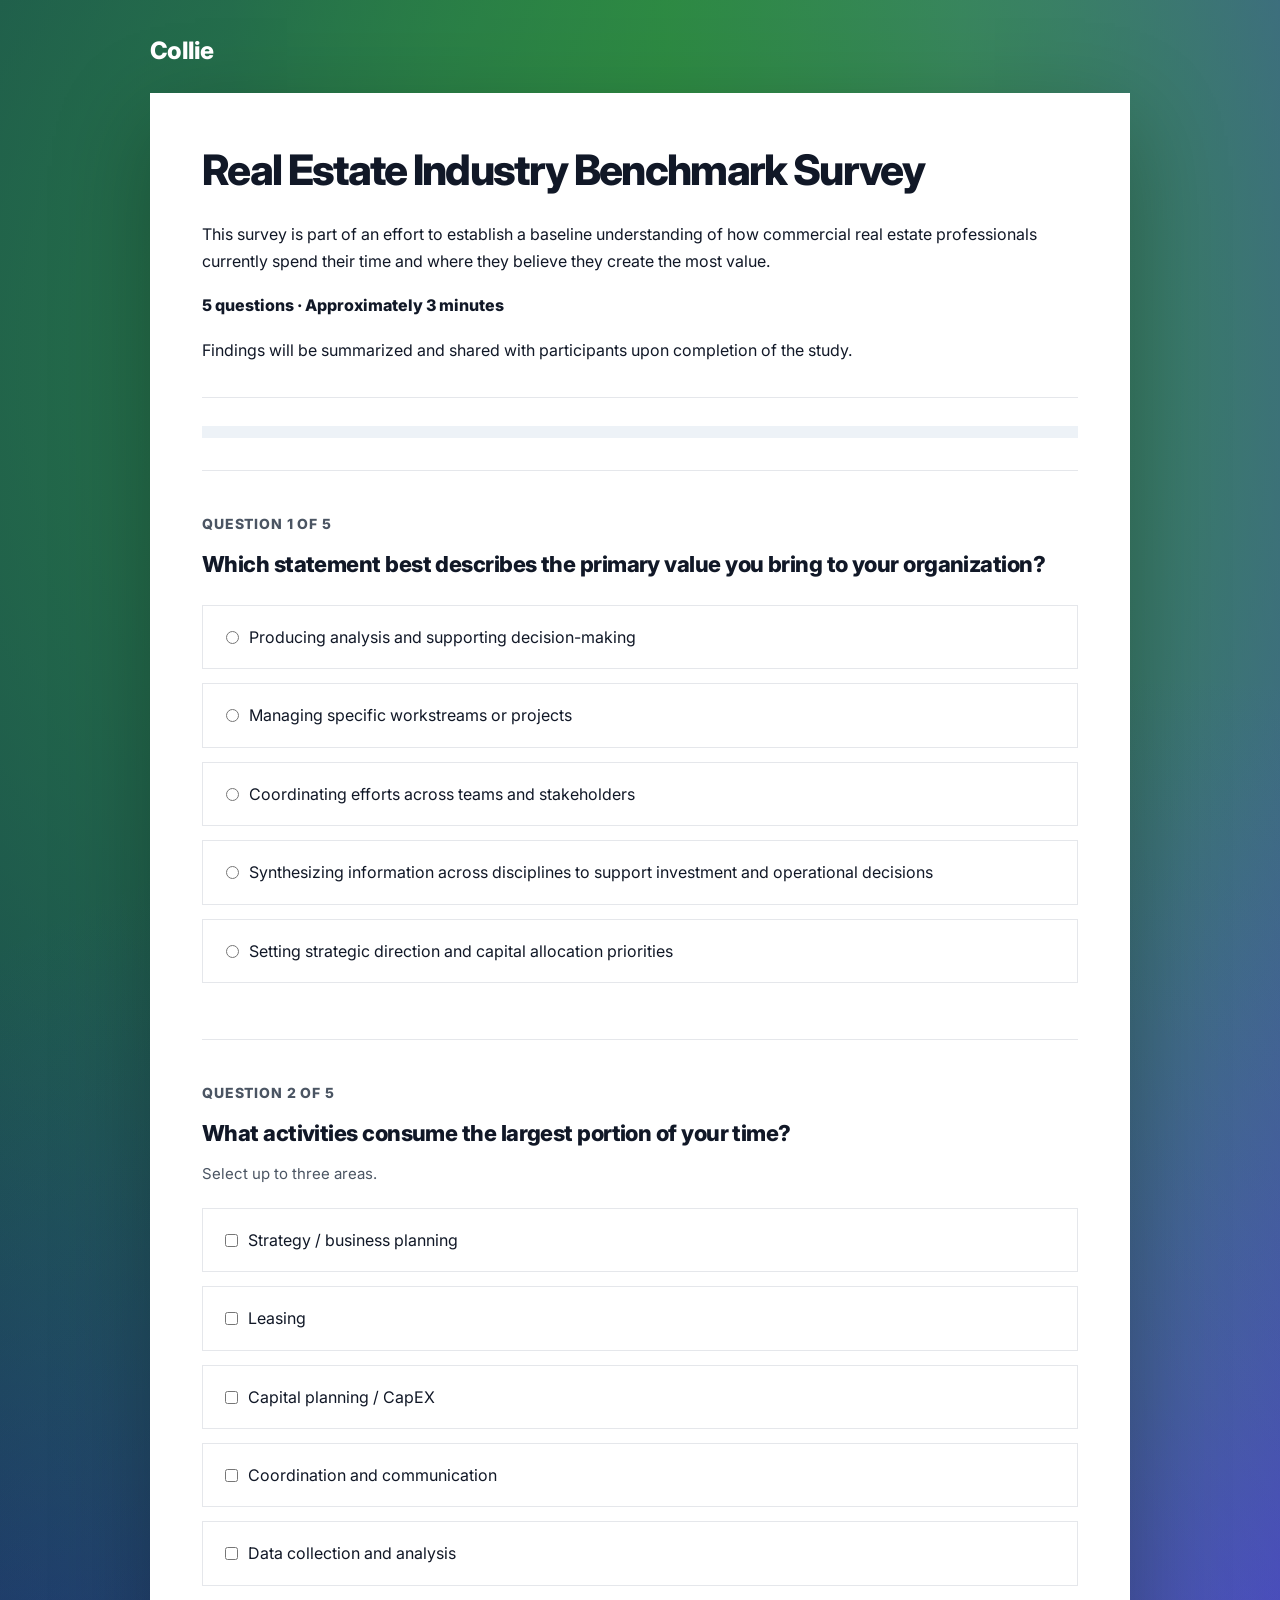
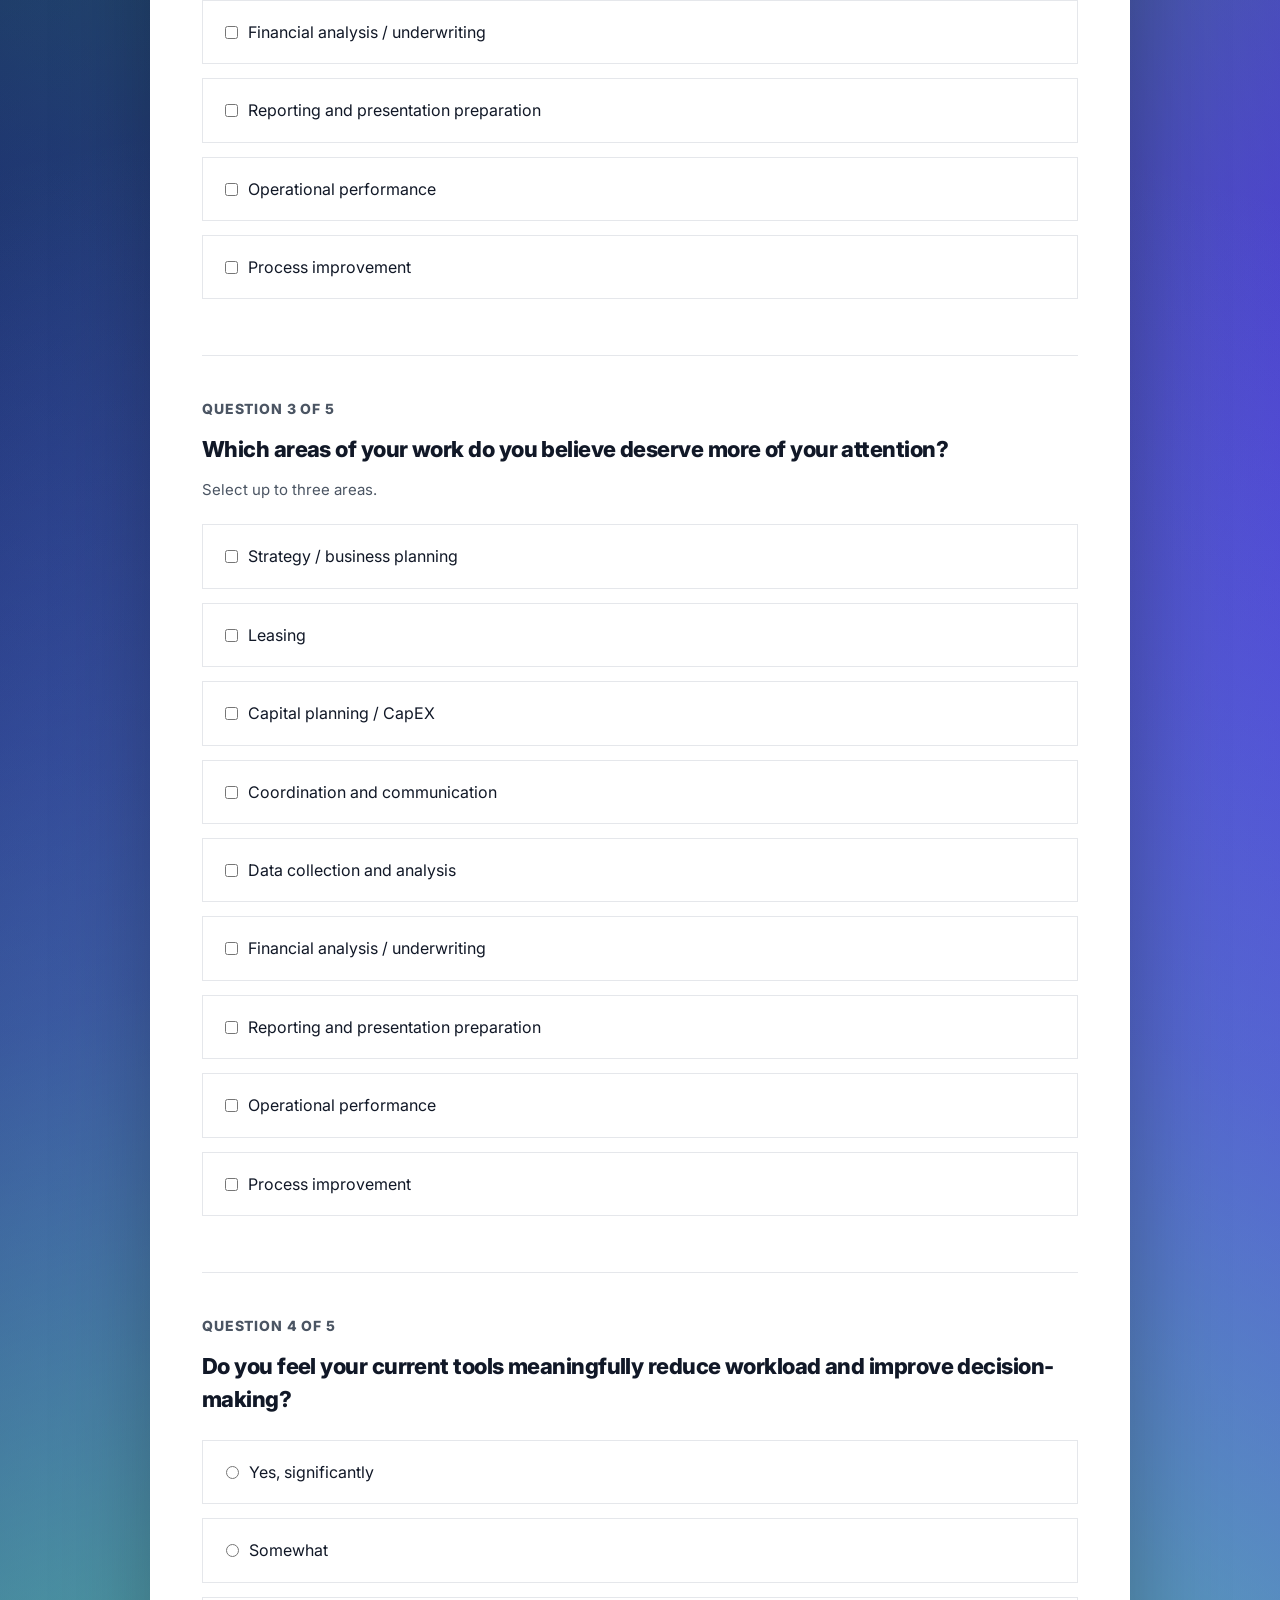
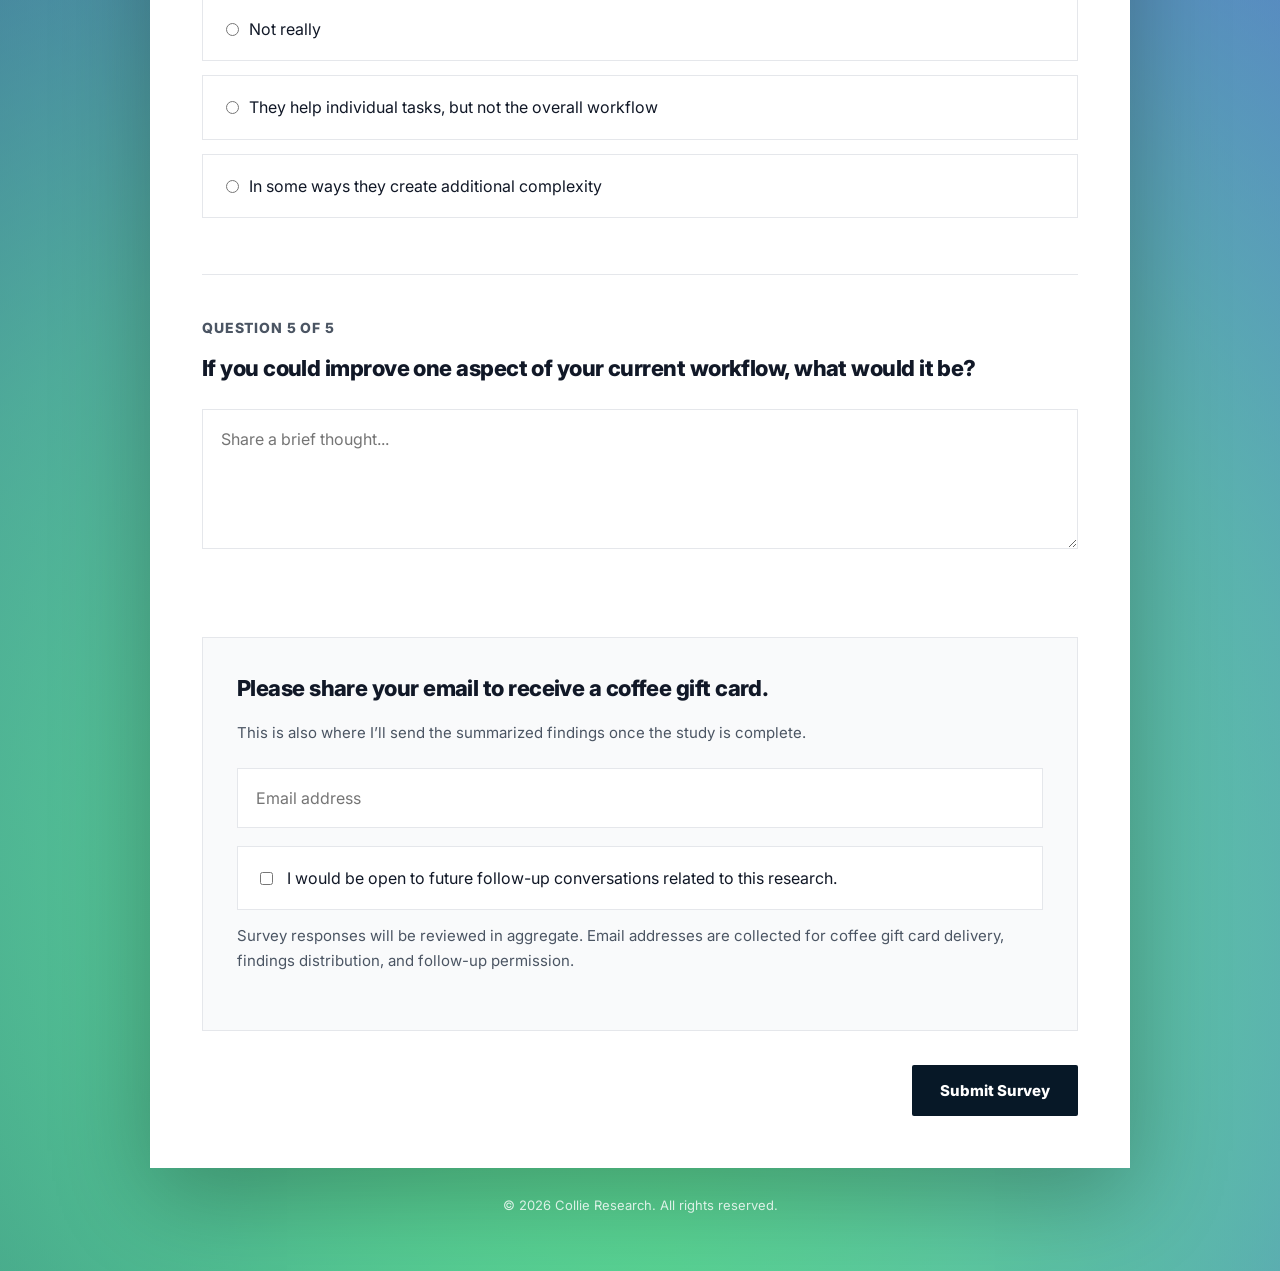
==== commit d40eb258: "Update index.html" ====
--- a/survey/index.html
+++ b/survey/index.html
@@ -39,18 +39,9 @@
       padding: 36px 20px 56px;
     }
 
-    .footer {
-      max-width: 980px;
-      margin: 24px auto 0;
-      text-align: center;
-      color: rgba (255,255,255,0.75);
-      font-size: 12px;
-      line-height: 1.4;
-    }
-
     .logo-wrap {
       max-width: 980px;
-      margin: 0 auto 24px;
+      margin: 0 auto 28px;
     }
 
     .brand-text {
@@ -64,30 +55,36 @@
       max-width: 980px;
       margin: 0 auto;
       background: var(--card);
-      padding: 48px;
+      padding: 52px;
       box-shadow: 0 28px 90px rgba(0, 0, 0, 0.28);
     }
 
     h1 {
-      margin: 0 0 12px;
-      font-size: clamp(28px, 3vw, 38px);
+      margin: 0 0 26px;
+      font-size: clamp(30px, 3.4vw, 42px);
       line-height: 1.2;
       font-weight: 800;
-      letter-spacing: -0.03em;
+      letter-spacing: -0.04em;
       color: var(--text);
     }
 
     .intro {
-      margin-bottom: 18px;
-      color: var(--text);
-      font-size: 15px;
-      line-height: 1.6;
-    }
-
-    .intro p { margin: 8px 0; }
+      margin-bottom: 34px;
+      color: var(--text);
+      font-size: 16px;
+      line-height: 1.65;
+    }
+
+    .intro p {
+      margin: 0 0 18px;
+    }
+
+    .intro p:last-child {
+      margin-bottom: 0;
+    }
 
     .meta {
-      font-weight: 700;
+      font-weight: 800;
       color: var(--text);
     }
 
@@ -96,14 +93,15 @@
       top: 0;
       z-index: 20;
       background: white;
-      padding: 12px 0 14px;
+      padding: 28px 0 32px;
+      border-top: 1px solid var(--line);
       border-bottom: 1px solid var(--line);
-      margin-bottom: 18px;
+      margin: 0 0 42px;
     }
 
     .progress-bar {
       width: 100%;
-      height: 8px;
+      height: 12px;
       background: #edf2f7;
       overflow: hidden;
       margin: 0;
@@ -116,8 +114,12 @@
       transition: width 0.25s ease;
     }
 
+    .survey-content {
+      margin-top: 0;
+    }
+
     .question {
-      padding: 32px 0;
+      padding: 42px 0;
       border-top: 1px solid var(--line);
     }
 
@@ -127,38 +129,39 @@
     }
 
     .question-label {
-      font-size: 13px;
+      font-size: 14px;
       font-weight: 800;
       color: var(--muted);
       text-transform: uppercase;
       letter-spacing: 0.06em;
-      margin-bottom: 8px;
+      margin-bottom: 14px;
+      line-height: 1.5;
     }
 
     h2 {
-      margin: 0 0 14px;
-      font-size: 20px;
-      line-height: 1.4;
+      margin: 0 0 24px;
+      font-size: 22px;
+      line-height: 1.5;
       font-weight: 800;
       color: var(--text);
-      letter-spacing: -0.02em;
+      letter-spacing: -0.025em;
     }
 
     .hint {
-      margin: -6px 0 14px;
-      font-size: 13px;
-      line-height: 1.25;
+      margin: -12px 0 22px;
+      font-size: 15px;
+      line-height: 1.6;
       color: var(--muted);
     }
 
     .option {
       display: block;
       border: 1px solid var(--line);
-      padding: 12px 14px;
-      margin-bottom: 9px;
+      padding: 18px 18px;
+      margin-bottom: 14px;
       cursor: pointer;
-      font-size: 15px;
-      line-height: 1.5;
+      font-size: 16px;
+      line-height: 1.65;
       color: var(--text);
       background: white;
     }
@@ -170,7 +173,7 @@
 
     input[type="radio"],
     input[type="checkbox"] {
-      margin-right: 9px;
+      margin-right: 10px;
       transform: translateY(1px);
     }
 
@@ -178,37 +181,39 @@
     input[type="email"] {
       width: 100%;
       border: 1px solid var(--line);
-      padding: 13px 14px;
+      padding: 16px 18px;
       font: inherit;
-      font-size: 14px;
-      line-height: 1.3;
+      font-size: 16px;
+      line-height: 1.65;
       color: var(--text);
       outline: none;
     }
 
     textarea {
-      min-height: 110px;
+      min-height: 140px;
       resize: vertical;
     }
 
     .contact-section {
-      margin-top: 24px;
-      padding: 24px;
+      margin-top: 42px;
+      padding: 34px;
       background: #f9fafb;
       border: 1px solid var(--line);
     }
 
-    .contact-section h2 { margin-bottom: 8px; }
+    .contact-section h2 {
+      margin-bottom: 16px;
+    }
 
     .small-note {
-      font-size: 14px;
-      line-height: 1.5;
+      font-size: 15px;
+      line-height: 1.65;
       color: var(--muted);
-      margin: 8px 0 16px;
+      margin: 10px 0 22px;
     }
 
     .submit-row {
-      margin-top: 26px;
+      margin-top: 34px;
       display: flex;
       justify-content: flex-end;
     }
@@ -216,37 +221,99 @@
     button {
       border: 0;
       border-radius: 2px;
-      padding: 14px 24px;
+      padding: 16px 28px;
       background: var(--navy);
       color: white;
       font-family: Inter, sans-serif;
       font-weight: 800;
       cursor: pointer;
-      font-size: 14px;
-    }
-
-    button:hover { background: #0d2538; }
+      font-size: 15px;
+    }
+
+    button:hover {
+      background: #0d2538;
+    }
 
     .thankyou {
       display: none;
       text-align: center;
-      padding: 40px 20px;
+      padding: 56px 20px;
     }
 
     .thankyou h2 {
-      font-size: 28px;
-      margin-bottom: 10px;
+      font-size: 32px;
+      margin-bottom: 18px;
+    }
+
+    .footer {
+      max-width: 980px;
+      margin: 28px auto 0;
+      text-align: center;
+      color: rgba(255, 255, 255, 0.8);
+      font-size: 13px;
+      line-height: 1.5;
     }
 
     @media (max-width: 640px) {
-      .page { padding: 24px 14px 40px; }
-      .card { padding: 24px 18px; }
-      .logo-wrap { margin-bottom: 18px; }
-      .progress-sticky { padding: 10px 0 12px; }
-      .question { padding: 22px 0; }
-      .contact-section { padding: 18px; }
-      .submit-row { display: block; }
-      button { width: 100%; }
+      .page {
+        padding: 24px 14px 40px;
+      }
+
+      .logo-wrap {
+        margin-bottom: 20px;
+      }
+
+      .card {
+        padding: 30px 20px;
+      }
+
+      h1 {
+        font-size: clamp(28px, 8vw, 34px);
+        margin-bottom: 22px;
+      }
+
+      .intro {
+        font-size: 15px;
+        line-height: 1.6;
+        margin-bottom: 28px;
+      }
+
+      .progress-sticky {
+        padding: 20px 0 22px;
+        margin-bottom: 30px;
+      }
+
+      .question {
+        padding: 34px 0;
+      }
+
+      h2 {
+        font-size: 20px;
+        line-height: 1.45;
+      }
+
+      .option {
+        font-size: 15px;
+        line-height: 1.55;
+        padding: 16px;
+      }
+
+      .contact-section {
+        padding: 22px;
+      }
+
+      .submit-row {
+        display: block;
+      }
+
+      button {
+        width: 100%;
+      }
+
+      .footer {
+        margin-top: 24px;
+        font-size: 12px;
+      }
     }
   </style>
 </head>
@@ -277,86 +344,88 @@
           </div>
         </div>
 
-        <div class="question">
-          <div class="question-label">Question 1 of 5</div>
-          <h2>Which statement best describes the primary value you bring to your organization?</h2>
-
-          <label class="option"><input type="radio" name="primary_value" value="Producing analysis and supporting decision-making" required>Producing analysis and supporting decision-making</label>
-          <label class="option"><input type="radio" name="primary_value" value="Managing specific workstreams or projects">Managing specific workstreams or projects</label>
-          <label class="option"><input type="radio" name="primary_value" value="Coordinating efforts across teams and stakeholders">Coordinating efforts across teams and stakeholders</label>
-          <label class="option"><input type="radio" name="primary_value" value="Synthesizing information across disciplines to support investment and operational decisions">Synthesizing information across disciplines to support investment and operational decisions</label>
-          <label class="option"><input type="radio" name="primary_value" value="Setting strategic direction and capital allocation priorities">Setting strategic direction and capital allocation priorities</label>
-        </div>
-
-        <div class="question">
-          <div class="question-label">Question 2 of 5</div>
-          <h2>What activities consume the largest portion of your time?</h2>
-          <div class="hint">Select up to three areas.</div>
-
-          <label class="option"><input type="checkbox" name="time_consuming_activities[]" value="Strategy / business planning">Strategy / business planning</label>
-          <label class="option"><input type="checkbox" name="time_consuming_activities[]" value="Leasing">Leasing</label>
-          <label class="option"><input type="checkbox" name="time_consuming_activities[]" value="Capital planning / CapEX">Capital planning / CapEX</label>
-          <label class="option"><input type="checkbox" name="time_consuming_activities[]" value="Coordination and communication">Coordination and communication</label>
-          <label class="option"><input type="checkbox" name="time_consuming_activities[]" value="Data collection and analysis">Data collection and analysis</label>
-          <label class="option"><input type="checkbox" name="time_consuming_activities[]" value="Financial analysis / underwriting">Financial analysis / underwriting</label>
-          <label class="option"><input type="checkbox" name="time_consuming_activities[]" value="Reporting and presentation preparation">Reporting and presentation preparation</label>
-          <label class="option"><input type="checkbox" name="time_consuming_activities[]" value="Operational performance">Operational performance</label>
-          <label class="option"><input type="checkbox" name="time_consuming_activities[]" value="Process improvement">Process improvement</label>
-        </div>
-
-        <div class="question">
-          <div class="question-label">Question 3 of 5</div>
-          <h2>Which areas of your work do you believe deserve more of your attention?</h2>
-          <div class="hint">Select up to three areas.</div>
-
-          <label class="option"><input type="checkbox" name="deserves_more_attention[]" value="Strategy / business planning">Strategy / business planning</label>
-          <label class="option"><input type="checkbox" name="deserves_more_attention[]" value="Leasing">Leasing</label>
-          <label class="option"><input type="checkbox" name="deserves_more_attention[]" value="Capital planning / CapEX">Capital planning / CapEX</label>
-          <label class="option"><input type="checkbox" name="deserves_more_attention[]" value="Coordination and communication">Coordination and communication</label>
-          <label class="option"><input type="checkbox" name="deserves_more_attention[]" value="Data collection and analysis">Data collection and analysis</label>
-          <label class="option"><input type="checkbox" name="deserves_more_attention[]" value="Financial analysis / underwriting">Financial analysis / underwriting</label>
-          <label class="option"><input type="checkbox" name="deserves_more_attention[]" value="Reporting and presentation preparation">Reporting and presentation preparation</label>
-          <label class="option"><input type="checkbox" name="deserves_more_attention[]" value="Operational performance">Operational performance</label>
-          <label class="option"><input type="checkbox" name="deserves_more_attention[]" value="Process improvement">Process improvement</label>
-        </div>
-
-        <div class="question">
-          <div class="question-label">Question 4 of 5</div>
-          <h2>Do you feel your current tools meaningfully reduce workload and improve decision-making?</h2>
-
-          <label class="option"><input type="radio" name="tool_effectiveness" value="Yes, significantly" required>Yes, significantly</label>
-          <label class="option"><input type="radio" name="tool_effectiveness" value="Somewhat">Somewhat</label>
-          <label class="option"><input type="radio" name="tool_effectiveness" value="Not really">Not really</label>
-          <label class="option"><input type="radio" name="tool_effectiveness" value="They help individual tasks, but not the overall workflow">They help individual tasks, but not the overall workflow</label>
-          <label class="option"><input type="radio" name="tool_effectiveness" value="In some ways they create additional complexity">In some ways they create additional complexity</label>
-        </div>
-
-        <div class="question">
-          <div class="question-label">Question 5 of 5</div>
-          <h2>If you could improve one aspect of your current workflow, what would it be?</h2>
-          <textarea name="workflow_improvement" placeholder="Share a brief thought..." required></textarea>
-        </div>
-
-        <div class="contact-section">
-          <h2>Please share your email to receive a coffee gift card.</h2>
-          <p class="small-note">
-            This is also where I’ll send the summarized findings once the study is complete.
-          </p>
-
-          <input type="email" name="email" placeholder="Email address" required />
-
-          <label class="option" style="margin-top: 14px;">
-            <input type="checkbox" name="open_to_follow_up" value="Yes">
-            I would be open to future follow-up conversations related to this research.
-          </label>
-
-          <p class="small-note">
-            Survey responses will be reviewed in aggregate. Email addresses are collected for coffee gift card delivery, findings distribution, and follow-up permission.
-          </p>
-        </div>
-
-        <div class="submit-row">
-          <button type="submit">Submit Survey</button>
+        <div class="survey-content">
+          <div class="question">
+            <div class="question-label">Question 1 of 5</div>
+            <h2>Which statement best describes the primary value you bring to your organization?</h2>
+
+            <label class="option"><input type="radio" name="primary_value" value="Producing analysis and supporting decision-making" required>Producing analysis and supporting decision-making</label>
+            <label class="option"><input type="radio" name="primary_value" value="Managing specific workstreams or projects">Managing specific workstreams or projects</label>
+            <label class="option"><input type="radio" name="primary_value" value="Coordinating efforts across teams and stakeholders">Coordinating efforts across teams and stakeholders</label>
+            <label class="option"><input type="radio" name="primary_value" value="Synthesizing information across disciplines to support investment and operational decisions">Synthesizing information across disciplines to support investment and operational decisions</label>
+            <label class="option"><input type="radio" name="primary_value" value="Setting strategic direction and capital allocation priorities">Setting strategic direction and capital allocation priorities</label>
+          </div>
+
+          <div class="question">
+            <div class="question-label">Question 2 of 5</div>
+            <h2>What activities consume the largest portion of your time?</h2>
+            <div class="hint">Select up to three areas.</div>
+
+            <label class="option"><input type="checkbox" name="time_consuming_activities[]" value="Strategy / business planning">Strategy / business planning</label>
+            <label class="option"><input type="checkbox" name="time_consuming_activities[]" value="Leasing">Leasing</label>
+            <label class="option"><input type="checkbox" name="time_consuming_activities[]" value="Capital planning / CapEX">Capital planning / CapEX</label>
+            <label class="option"><input type="checkbox" name="time_consuming_activities[]" value="Coordination and communication">Coordination and communication</label>
+            <label class="option"><input type="checkbox" name="time_consuming_activities[]" value="Data collection and analysis">Data collection and analysis</label>
+            <label class="option"><input type="checkbox" name="time_consuming_activities[]" value="Financial analysis / underwriting">Financial analysis / underwriting</label>
+            <label class="option"><input type="checkbox" name="time_consuming_activities[]" value="Reporting and presentation preparation">Reporting and presentation preparation</label>
+            <label class="option"><input type="checkbox" name="time_consuming_activities[]" value="Operational performance">Operational performance</label>
+            <label class="option"><input type="checkbox" name="time_consuming_activities[]" value="Process improvement">Process improvement</label>
+          </div>
+
+          <div class="question">
+            <div class="question-label">Question 3 of 5</div>
+            <h2>Which areas of your work do you believe deserve more of your attention?</h2>
+            <div class="hint">Select up to three areas.</div>
+
+            <label class="option"><input type="checkbox" name="deserves_more_attention[]" value="Strategy / business planning">Strategy / business planning</label>
+            <label class="option"><input type="checkbox" name="deserves_more_attention[]" value="Leasing">Leasing</label>
+            <label class="option"><input type="checkbox" name="deserves_more_attention[]" value="Capital planning / CapEX">Capital planning / CapEX</label>
+            <label class="option"><input type="checkbox" name="deserves_more_attention[]" value="Coordination and communication">Coordination and communication</label>
+            <label class="option"><input type="checkbox" name="deserves_more_attention[]" value="Data collection and analysis">Data collection and analysis</label>
+            <label class="option"><input type="checkbox" name="deserves_more_attention[]" value="Financial analysis / underwriting">Financial analysis / underwriting</label>
+            <label class="option"><input type="checkbox" name="deserves_more_attention[]" value="Reporting and presentation preparation">Reporting and presentation preparation</label>
+            <label class="option"><input type="checkbox" name="deserves_more_attention[]" value="Operational performance">Operational performance</label>
+            <label class="option"><input type="checkbox" name="deserves_more_attention[]" value="Process improvement">Process improvement</label>
+          </div>
+
+          <div class="question">
+            <div class="question-label">Question 4 of 5</div>
+            <h2>Do you feel your current tools meaningfully reduce workload and improve decision-making?</h2>
+
+            <label class="option"><input type="radio" name="tool_effectiveness" value="Yes, significantly" required>Yes, significantly</label>
+            <label class="option"><input type="radio" name="tool_effectiveness" value="Somewhat">Somewhat</label>
+            <label class="option"><input type="radio" name="tool_effectiveness" value="Not really">Not really</label>
+            <label class="option"><input type="radio" name="tool_effectiveness" value="They help individual tasks, but not the overall workflow">They help individual tasks, but not the overall workflow</label>
+            <label class="option"><input type="radio" name="tool_effectiveness" value="In some ways they create additional complexity">In some ways they create additional complexity</label>
+          </div>
+
+          <div class="question">
+            <div class="question-label">Question 5 of 5</div>
+            <h2>If you could improve one aspect of your current workflow, what would it be?</h2>
+            <textarea name="workflow_improvement" placeholder="Share a brief thought..." required></textarea>
+          </div>
+
+          <div class="contact-section">
+            <h2>Please share your email to receive a coffee gift card.</h2>
+            <p class="small-note">
+              This is also where I’ll send the summarized findings once the study is complete.
+            </p>
+
+            <input type="email" name="email" placeholder="Email address" required />
+
+            <label class="option" style="margin-top: 18px;">
+              <input type="checkbox" name="open_to_follow_up" value="Yes">
+              I would be open to future follow-up conversations related to this research.
+            </label>
+
+            <p class="small-note">
+              Survey responses will be reviewed in aggregate. Email addresses are collected for coffee gift card delivery, findings distribution, and follow-up permission.
+            </p>
+          </div>
+
+          <div class="submit-row">
+            <button type="submit">Submit Survey</button>
+          </div>
         </div>
       </form>
 
@@ -367,8 +436,9 @@
         </p>
       </div>
     </section>
-    <footer class"footer">
-      © 2026 Collie. All rights reserved.
+
+    <footer class="footer">
+      © 2026 Collie Research. All rights reserved.
     </footer>
   </main>
 
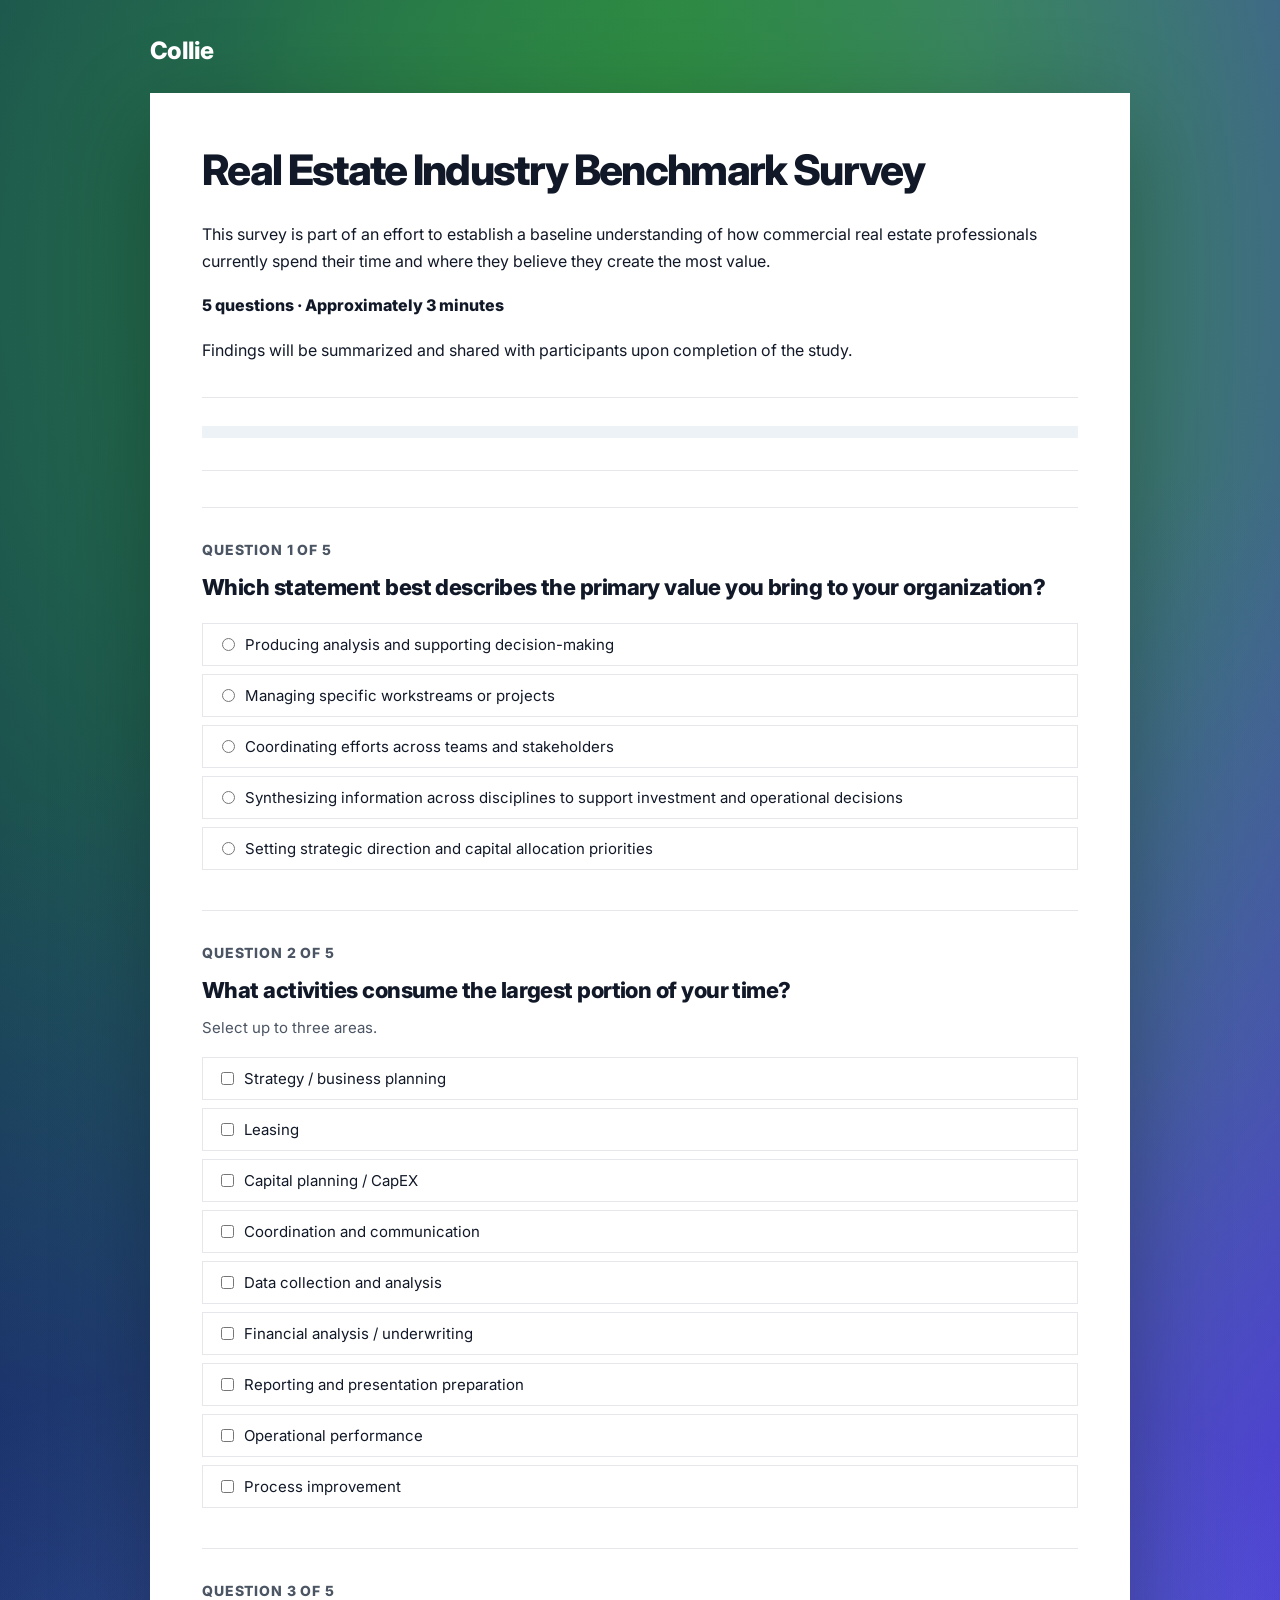
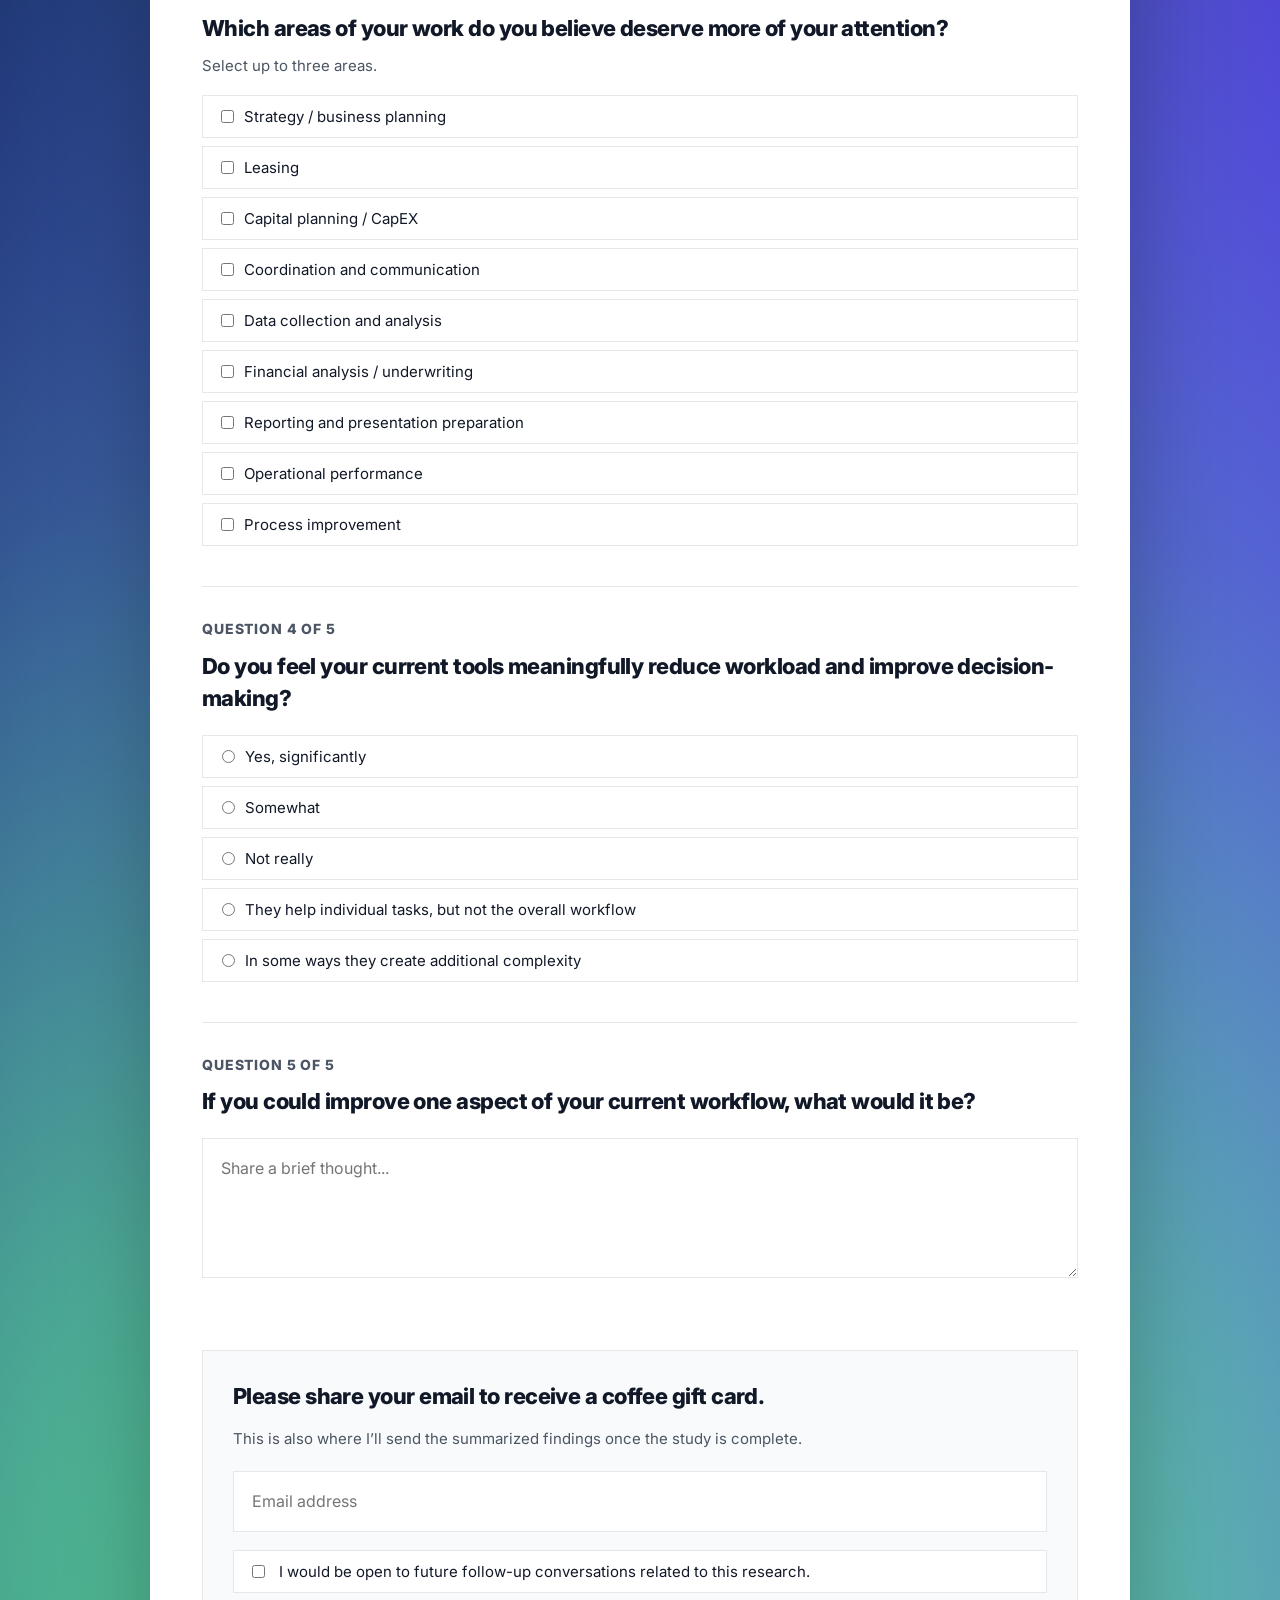
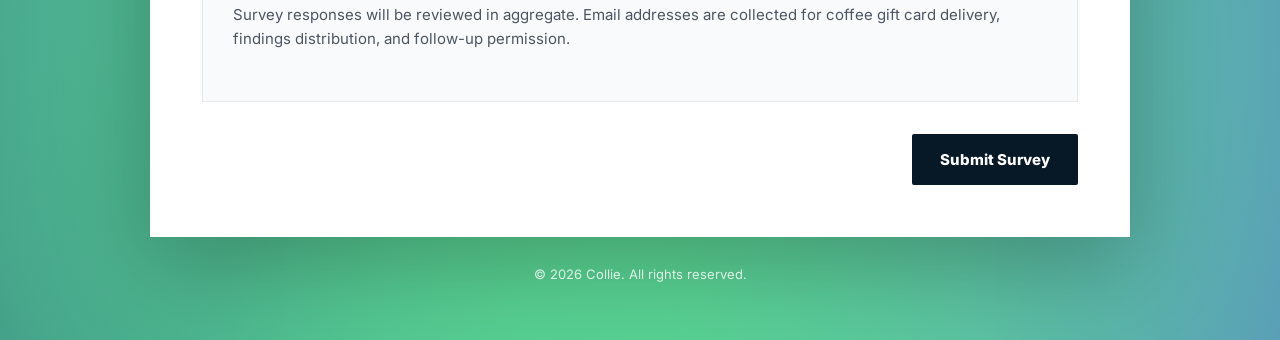
==== commit 71ca5fec: "make changes" ====
--- a/survey/index.html
+++ b/survey/index.html
@@ -96,7 +96,7 @@
       padding: 28px 0 32px;
       border-top: 1px solid var(--line);
       border-bottom: 1px solid var(--line);
-      margin: 0 0 42px;
+      margin: 0 0 36px;
     }
 
     .progress-bar {
@@ -114,12 +114,8 @@
       transition: width 0.25s ease;
     }
 
-    .survey-content {
-      margin-top: 0;
-    }
-
     .question {
-      padding: 42px 0;
+      padding: 32px 0;
       border-top: 1px solid var(--line);
     }
 
@@ -134,34 +130,34 @@
       color: var(--muted);
       text-transform: uppercase;
       letter-spacing: 0.06em;
-      margin-bottom: 14px;
+      margin-bottom: 12px;
+      line-height: 1.4;
+    }
+
+    h2 {
+      margin: 0 0 20px;
+      font-size: 22px;
+      line-height: 1.45;
+      font-weight: 800;
+      color: var(--text);
+      letter-spacing: -0.025em;
+    }
+
+    .hint {
+      margin: -10px 0 18px;
+      font-size: 15px;
       line-height: 1.5;
-    }
-
-    h2 {
-      margin: 0 0 24px;
-      font-size: 22px;
-      line-height: 1.5;
-      font-weight: 800;
-      color: var(--text);
-      letter-spacing: -0.025em;
-    }
-
-    .hint {
-      margin: -12px 0 22px;
-      font-size: 15px;
-      line-height: 1.6;
       color: var(--muted);
     }
 
     .option {
       display: block;
       border: 1px solid var(--line);
-      padding: 18px 18px;
-      margin-bottom: 14px;
+      padding: 10px 14px;
+      margin-bottom: 8px;
       cursor: pointer;
-      font-size: 16px;
-      line-height: 1.65;
+      font-size: 15px;
+      line-height: 1.4;
       color: var(--text);
       background: white;
     }
@@ -195,25 +191,25 @@
     }
 
     .contact-section {
-      margin-top: 42px;
-      padding: 34px;
+      margin-top: 36px;
+      padding: 30px;
       background: #f9fafb;
       border: 1px solid var(--line);
     }
 
     .contact-section h2 {
-      margin-bottom: 16px;
+      margin-bottom: 14px;
     }
 
     .small-note {
       font-size: 15px;
-      line-height: 1.65;
+      line-height: 1.6;
       color: var(--muted);
-      margin: 10px 0 22px;
+      margin: 10px 0 20px;
     }
 
     .submit-row {
-      margin-top: 34px;
+      margin-top: 32px;
       display: flex;
       justify-content: flex-end;
     }
@@ -280,22 +276,23 @@
 
       .progress-sticky {
         padding: 20px 0 22px;
-        margin-bottom: 30px;
+        margin-bottom: 28px;
       }
 
       .question {
-        padding: 34px 0;
+        padding: 28px 0;
       }
 
       h2 {
         font-size: 20px;
-        line-height: 1.45;
+        line-height: 1.4;
       }
 
       .option {
         font-size: 15px;
-        line-height: 1.55;
-        padding: 16px;
+        line-height: 1.35;
+        padding: 10px 12px;
+        margin-bottom: 8px;
       }
 
       .contact-section {
@@ -344,88 +341,86 @@
           </div>
         </div>
 
-        <div class="survey-content">
-          <div class="question">
-            <div class="question-label">Question 1 of 5</div>
-            <h2>Which statement best describes the primary value you bring to your organization?</h2>
-
-            <label class="option"><input type="radio" name="primary_value" value="Producing analysis and supporting decision-making" required>Producing analysis and supporting decision-making</label>
-            <label class="option"><input type="radio" name="primary_value" value="Managing specific workstreams or projects">Managing specific workstreams or projects</label>
-            <label class="option"><input type="radio" name="primary_value" value="Coordinating efforts across teams and stakeholders">Coordinating efforts across teams and stakeholders</label>
-            <label class="option"><input type="radio" name="primary_value" value="Synthesizing information across disciplines to support investment and operational decisions">Synthesizing information across disciplines to support investment and operational decisions</label>
-            <label class="option"><input type="radio" name="primary_value" value="Setting strategic direction and capital allocation priorities">Setting strategic direction and capital allocation priorities</label>
-          </div>
-
-          <div class="question">
-            <div class="question-label">Question 2 of 5</div>
-            <h2>What activities consume the largest portion of your time?</h2>
-            <div class="hint">Select up to three areas.</div>
-
-            <label class="option"><input type="checkbox" name="time_consuming_activities[]" value="Strategy / business planning">Strategy / business planning</label>
-            <label class="option"><input type="checkbox" name="time_consuming_activities[]" value="Leasing">Leasing</label>
-            <label class="option"><input type="checkbox" name="time_consuming_activities[]" value="Capital planning / CapEX">Capital planning / CapEX</label>
-            <label class="option"><input type="checkbox" name="time_consuming_activities[]" value="Coordination and communication">Coordination and communication</label>
-            <label class="option"><input type="checkbox" name="time_consuming_activities[]" value="Data collection and analysis">Data collection and analysis</label>
-            <label class="option"><input type="checkbox" name="time_consuming_activities[]" value="Financial analysis / underwriting">Financial analysis / underwriting</label>
-            <label class="option"><input type="checkbox" name="time_consuming_activities[]" value="Reporting and presentation preparation">Reporting and presentation preparation</label>
-            <label class="option"><input type="checkbox" name="time_consuming_activities[]" value="Operational performance">Operational performance</label>
-            <label class="option"><input type="checkbox" name="time_consuming_activities[]" value="Process improvement">Process improvement</label>
-          </div>
-
-          <div class="question">
-            <div class="question-label">Question 3 of 5</div>
-            <h2>Which areas of your work do you believe deserve more of your attention?</h2>
-            <div class="hint">Select up to three areas.</div>
-
-            <label class="option"><input type="checkbox" name="deserves_more_attention[]" value="Strategy / business planning">Strategy / business planning</label>
-            <label class="option"><input type="checkbox" name="deserves_more_attention[]" value="Leasing">Leasing</label>
-            <label class="option"><input type="checkbox" name="deserves_more_attention[]" value="Capital planning / CapEX">Capital planning / CapEX</label>
-            <label class="option"><input type="checkbox" name="deserves_more_attention[]" value="Coordination and communication">Coordination and communication</label>
-            <label class="option"><input type="checkbox" name="deserves_more_attention[]" value="Data collection and analysis">Data collection and analysis</label>
-            <label class="option"><input type="checkbox" name="deserves_more_attention[]" value="Financial analysis / underwriting">Financial analysis / underwriting</label>
-            <label class="option"><input type="checkbox" name="deserves_more_attention[]" value="Reporting and presentation preparation">Reporting and presentation preparation</label>
-            <label class="option"><input type="checkbox" name="deserves_more_attention[]" value="Operational performance">Operational performance</label>
-            <label class="option"><input type="checkbox" name="deserves_more_attention[]" value="Process improvement">Process improvement</label>
-          </div>
-
-          <div class="question">
-            <div class="question-label">Question 4 of 5</div>
-            <h2>Do you feel your current tools meaningfully reduce workload and improve decision-making?</h2>
-
-            <label class="option"><input type="radio" name="tool_effectiveness" value="Yes, significantly" required>Yes, significantly</label>
-            <label class="option"><input type="radio" name="tool_effectiveness" value="Somewhat">Somewhat</label>
-            <label class="option"><input type="radio" name="tool_effectiveness" value="Not really">Not really</label>
-            <label class="option"><input type="radio" name="tool_effectiveness" value="They help individual tasks, but not the overall workflow">They help individual tasks, but not the overall workflow</label>
-            <label class="option"><input type="radio" name="tool_effectiveness" value="In some ways they create additional complexity">In some ways they create additional complexity</label>
-          </div>
-
-          <div class="question">
-            <div class="question-label">Question 5 of 5</div>
-            <h2>If you could improve one aspect of your current workflow, what would it be?</h2>
-            <textarea name="workflow_improvement" placeholder="Share a brief thought..." required></textarea>
-          </div>
-
-          <div class="contact-section">
-            <h2>Please share your email to receive a coffee gift card.</h2>
-            <p class="small-note">
-              This is also where I’ll send the summarized findings once the study is complete.
-            </p>
-
-            <input type="email" name="email" placeholder="Email address" required />
-
-            <label class="option" style="margin-top: 18px;">
-              <input type="checkbox" name="open_to_follow_up" value="Yes">
-              I would be open to future follow-up conversations related to this research.
-            </label>
-
-            <p class="small-note">
-              Survey responses will be reviewed in aggregate. Email addresses are collected for coffee gift card delivery, findings distribution, and follow-up permission.
-            </p>
-          </div>
-
-          <div class="submit-row">
-            <button type="submit">Submit Survey</button>
-          </div>
+        <div class="question">
+          <div class="question-label">Question 1 of 5</div>
+          <h2>Which statement best describes the primary value you bring to your organization?</h2>
+
+          <label class="option"><input type="radio" name="primary_value" value="Producing analysis and supporting decision-making" required>Producing analysis and supporting decision-making</label>
+          <label class="option"><input type="radio" name="primary_value" value="Managing specific workstreams or projects">Managing specific workstreams or projects</label>
+          <label class="option"><input type="radio" name="primary_value" value="Coordinating efforts across teams and stakeholders">Coordinating efforts across teams and stakeholders</label>
+          <label class="option"><input type="radio" name="primary_value" value="Synthesizing information across disciplines to support investment and operational decisions">Synthesizing information across disciplines to support investment and operational decisions</label>
+          <label class="option"><input type="radio" name="primary_value" value="Setting strategic direction and capital allocation priorities">Setting strategic direction and capital allocation priorities</label>
+        </div>
+
+        <div class="question">
+          <div class="question-label">Question 2 of 5</div>
+          <h2>What activities consume the largest portion of your time?</h2>
+          <div class="hint">Select up to three areas.</div>
+
+          <label class="option"><input type="checkbox" name="time_consuming_activities[]" value="Strategy / business planning">Strategy / business planning</label>
+          <label class="option"><input type="checkbox" name="time_consuming_activities[]" value="Leasing">Leasing</label>
+          <label class="option"><input type="checkbox" name="time_consuming_activities[]" value="Capital planning / CapEX">Capital planning / CapEX</label>
+          <label class="option"><input type="checkbox" name="time_consuming_activities[]" value="Coordination and communication">Coordination and communication</label>
+          <label class="option"><input type="checkbox" name="time_consuming_activities[]" value="Data collection and analysis">Data collection and analysis</label>
+          <label class="option"><input type="checkbox" name="time_consuming_activities[]" value="Financial analysis / underwriting">Financial analysis / underwriting</label>
+          <label class="option"><input type="checkbox" name="time_consuming_activities[]" value="Reporting and presentation preparation">Reporting and presentation preparation</label>
+          <label class="option"><input type="checkbox" name="time_consuming_activities[]" value="Operational performance">Operational performance</label>
+          <label class="option"><input type="checkbox" name="time_consuming_activities[]" value="Process improvement">Process improvement</label>
+        </div>
+
+        <div class="question">
+          <div class="question-label">Question 3 of 5</div>
+          <h2>Which areas of your work do you believe deserve more of your attention?</h2>
+          <div class="hint">Select up to three areas.</div>
+
+          <label class="option"><input type="checkbox" name="deserves_more_attention[]" value="Strategy / business planning">Strategy / business planning</label>
+          <label class="option"><input type="checkbox" name="deserves_more_attention[]" value="Leasing">Leasing</label>
+          <label class="option"><input type="checkbox" name="deserves_more_attention[]" value="Capital planning / CapEX">Capital planning / CapEX</label>
+          <label class="option"><input type="checkbox" name="deserves_more_attention[]" value="Coordination and communication">Coordination and communication</label>
+          <label class="option"><input type="checkbox" name="deserves_more_attention[]" value="Data collection and analysis">Data collection and analysis</label>
+          <label class="option"><input type="checkbox" name="deserves_more_attention[]" value="Financial analysis / underwriting">Financial analysis / underwriting</label>
+          <label class="option"><input type="checkbox" name="deserves_more_attention[]" value="Reporting and presentation preparation">Reporting and presentation preparation</label>
+          <label class="option"><input type="checkbox" name="deserves_more_attention[]" value="Operational performance">Operational performance</label>
+          <label class="option"><input type="checkbox" name="deserves_more_attention[]" value="Process improvement">Process improvement</label>
+        </div>
+
+        <div class="question">
+          <div class="question-label">Question 4 of 5</div>
+          <h2>Do you feel your current tools meaningfully reduce workload and improve decision-making?</h2>
+
+          <label class="option"><input type="radio" name="tool_effectiveness" value="Yes, significantly" required>Yes, significantly</label>
+          <label class="option"><input type="radio" name="tool_effectiveness" value="Somewhat">Somewhat</label>
+          <label class="option"><input type="radio" name="tool_effectiveness" value="Not really">Not really</label>
+          <label class="option"><input type="radio" name="tool_effectiveness" value="They help individual tasks, but not the overall workflow">They help individual tasks, but not the overall workflow</label>
+          <label class="option"><input type="radio" name="tool_effectiveness" value="In some ways they create additional complexity">In some ways they create additional complexity</label>
+        </div>
+
+        <div class="question">
+          <div class="question-label">Question 5 of 5</div>
+          <h2>If you could improve one aspect of your current workflow, what would it be?</h2>
+          <textarea name="workflow_improvement" placeholder="Share a brief thought..." required></textarea>
+        </div>
+
+        <div class="contact-section">
+          <h2>Please share your email to receive a coffee gift card.</h2>
+          <p class="small-note">
+            This is also where I’ll send the summarized findings once the study is complete.
+          </p>
+
+          <input type="email" name="email" placeholder="Email address" required />
+
+          <label class="option" style="margin-top: 18px;">
+            <input type="checkbox" name="open_to_follow_up" value="Yes">
+            I would be open to future follow-up conversations related to this research.
+          </label>
+
+          <p class="small-note">
+            Survey responses will be reviewed in aggregate. Email addresses are collected for coffee gift card delivery, findings distribution, and follow-up permission.
+          </p>
+        </div>
+
+        <div class="submit-row">
+          <button type="submit">Submit Survey</button>
         </div>
       </form>
 
@@ -438,7 +433,7 @@
     </section>
 
     <footer class="footer">
-      © 2026 Collie Research. All rights reserved.
+      © 2026 Collie. All rights reserved.
     </footer>
   </main>
 
